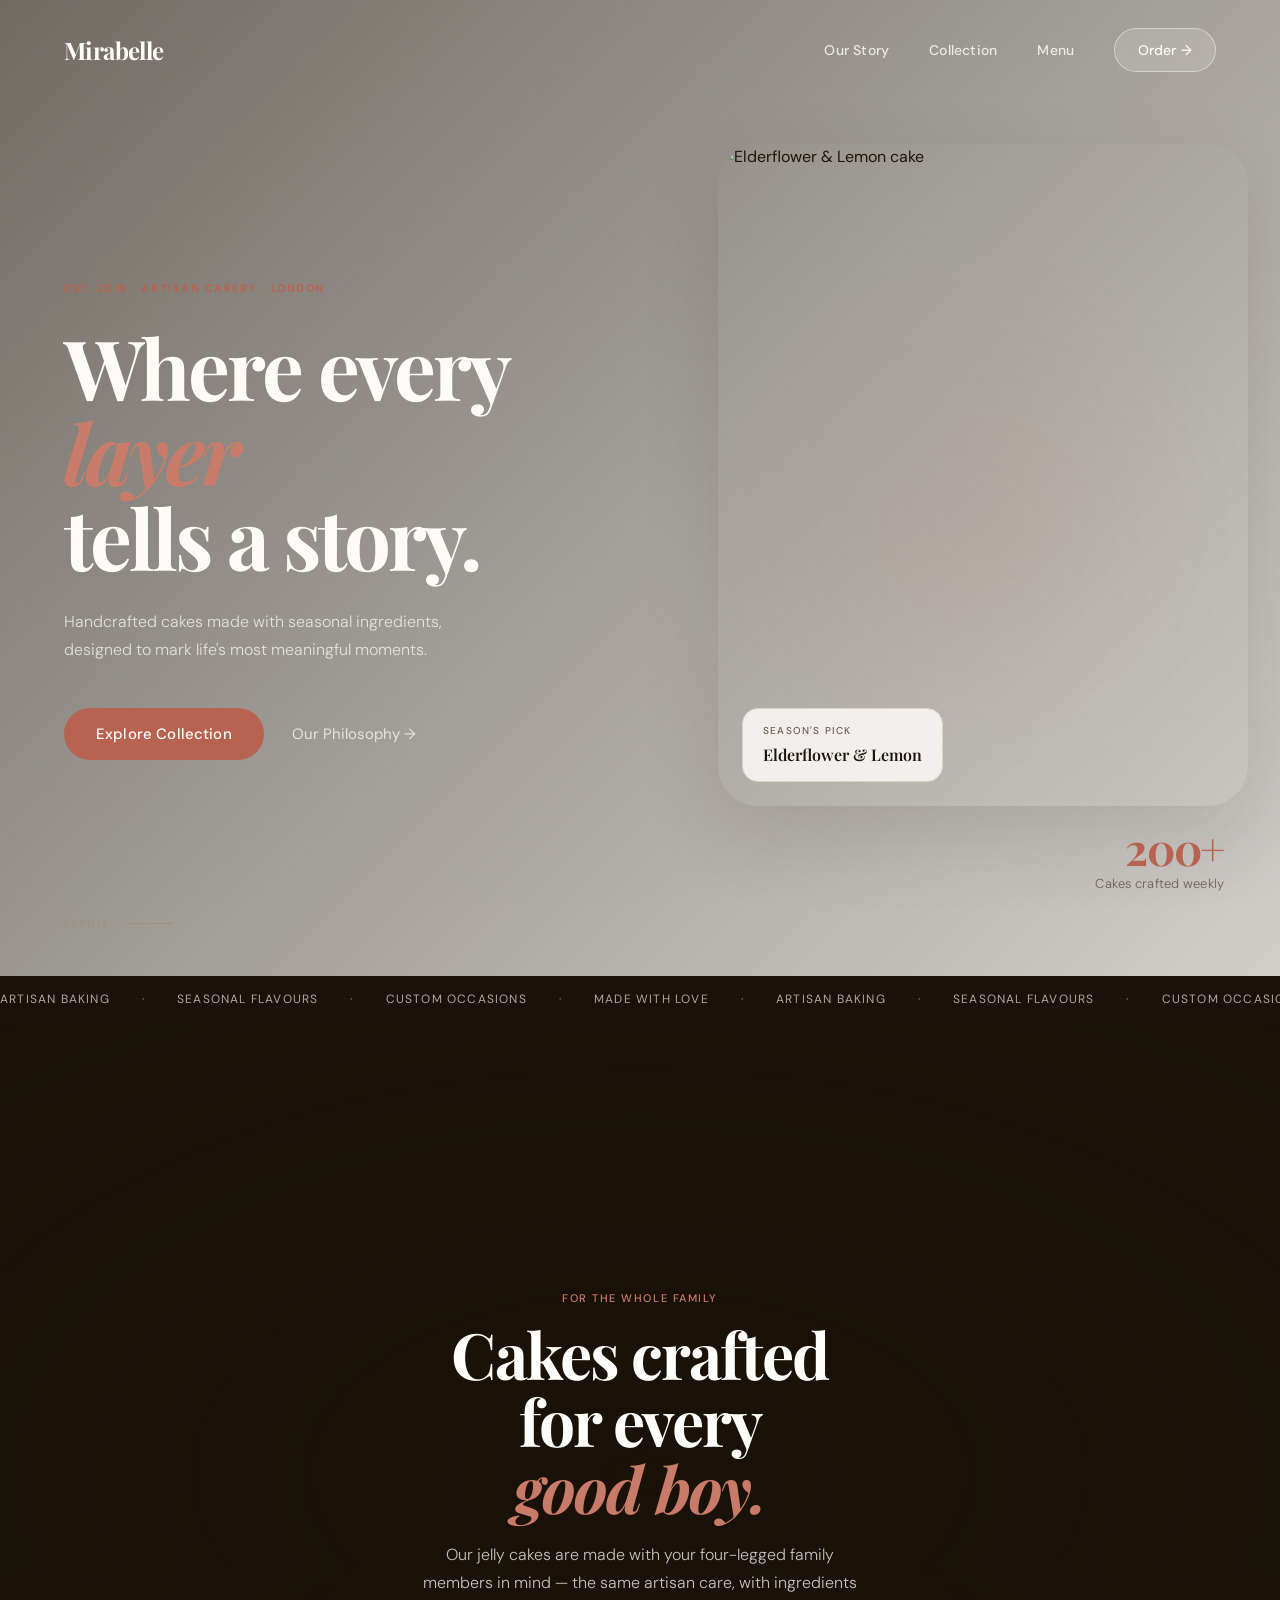
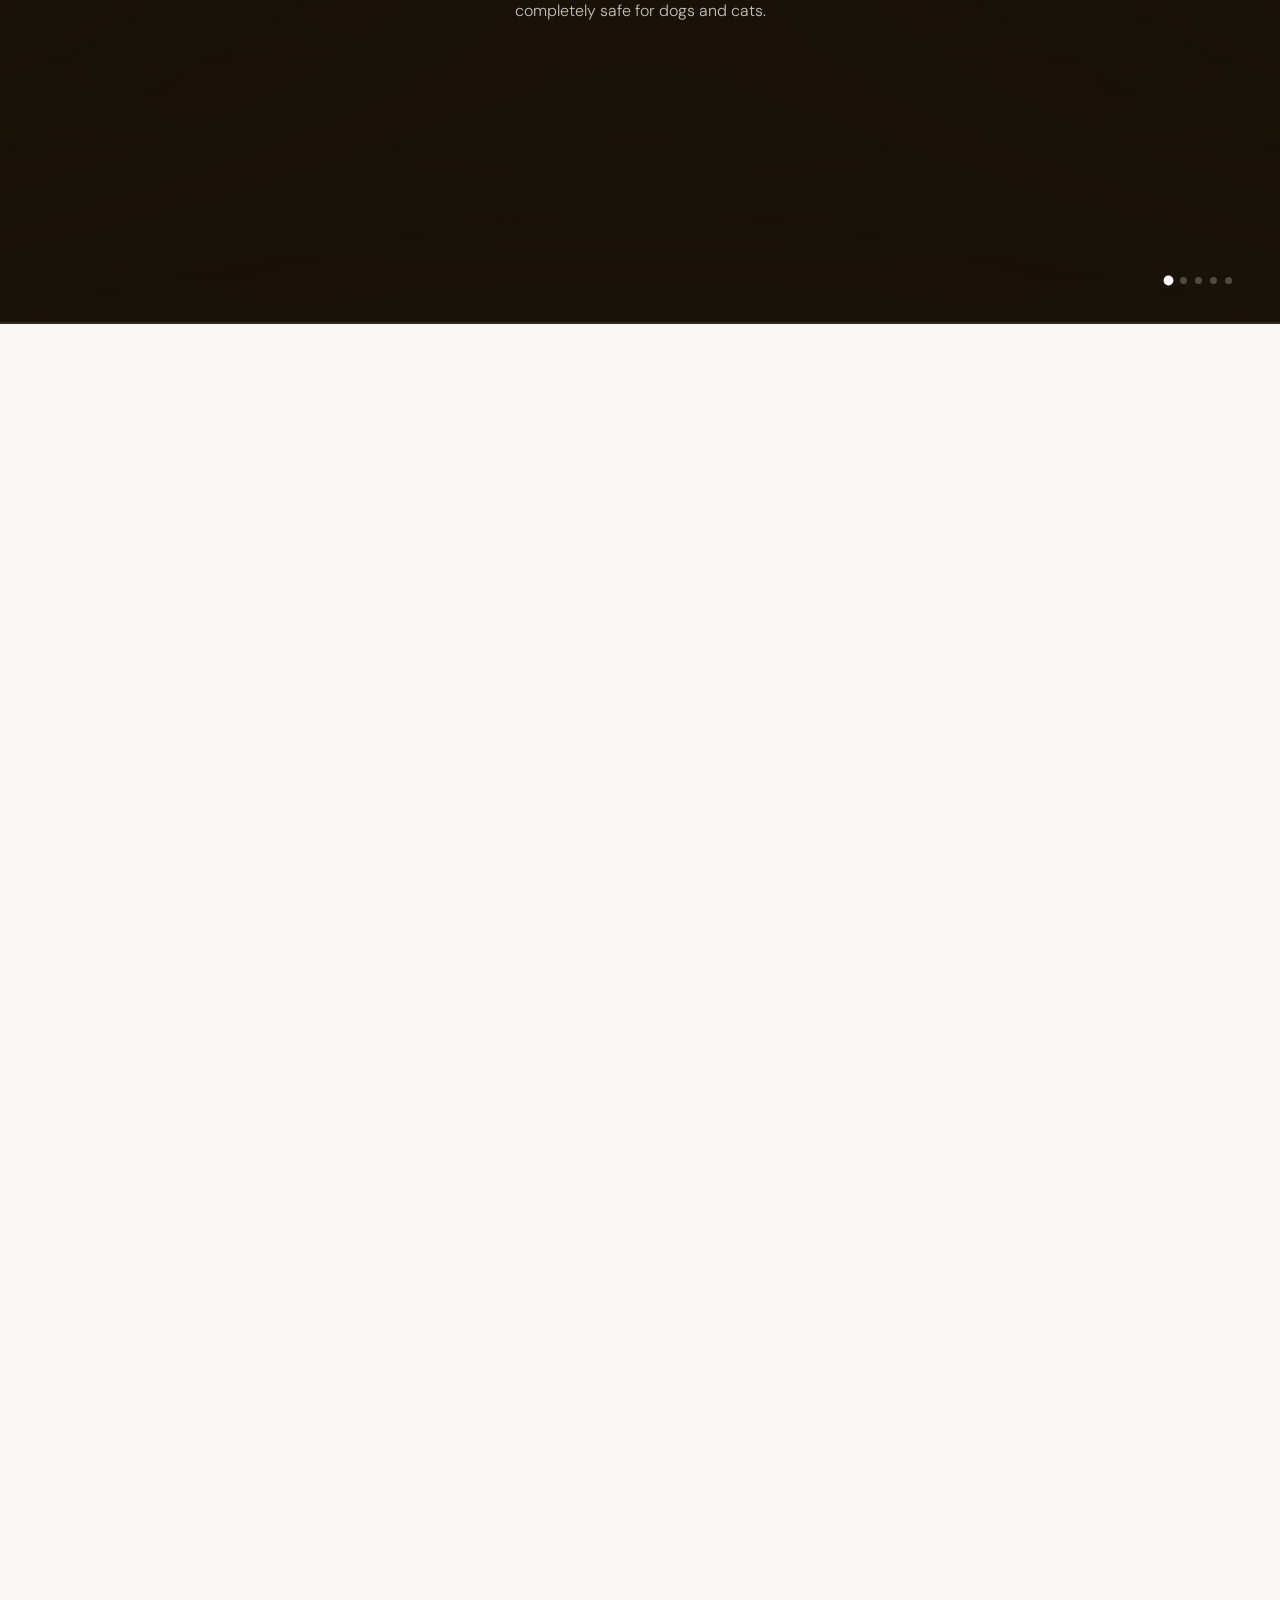
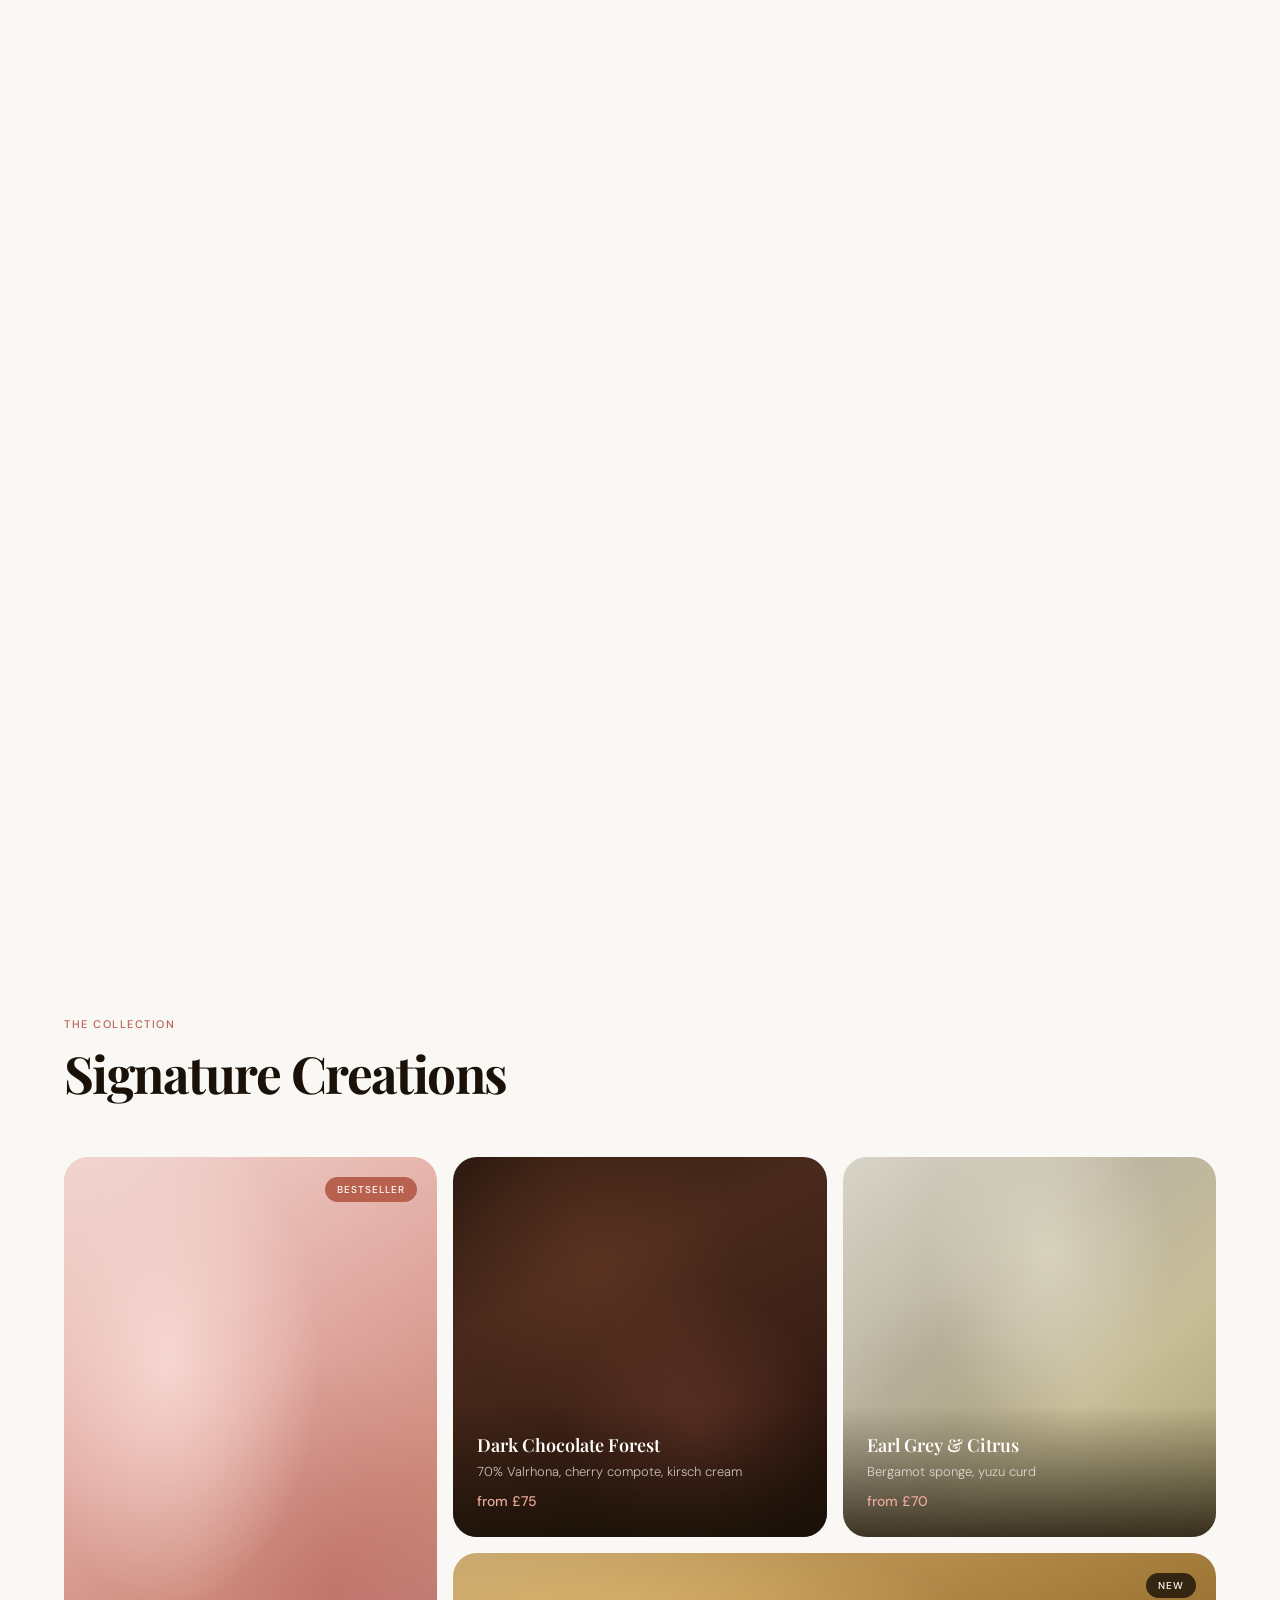
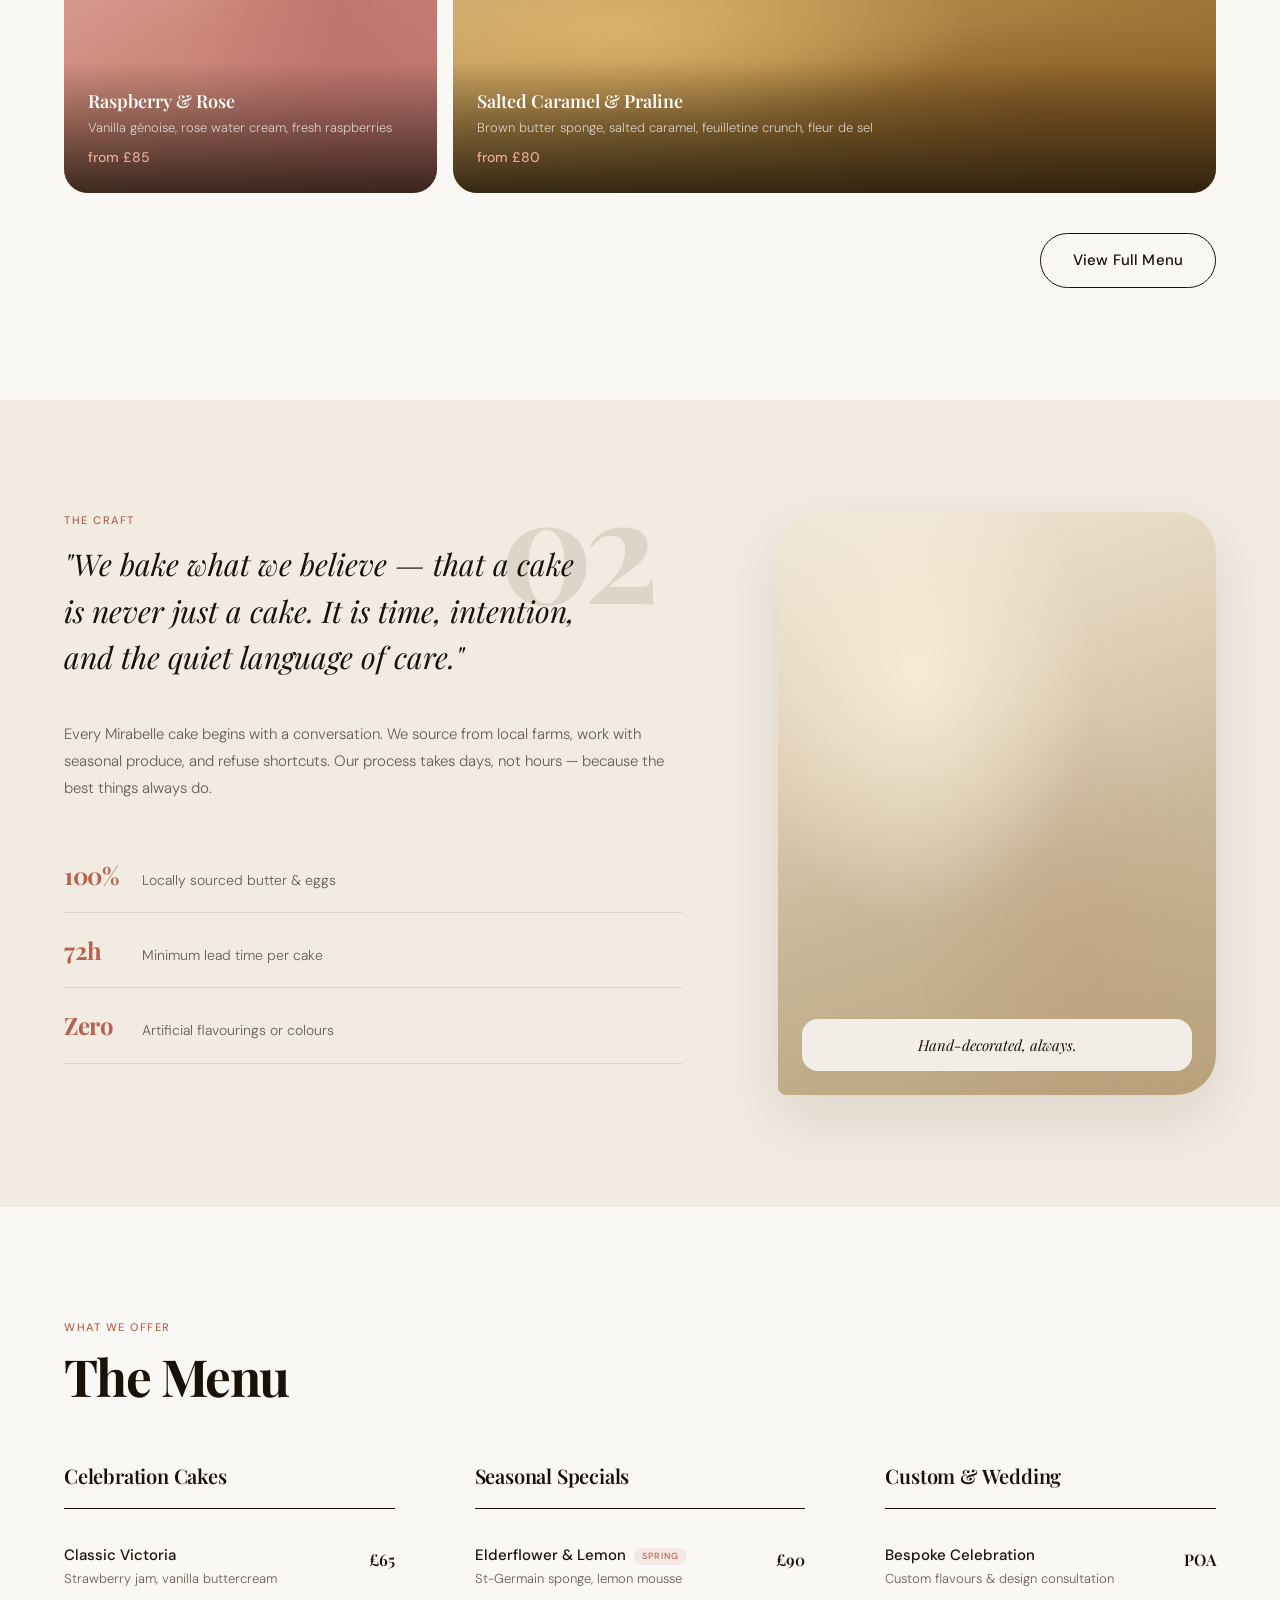
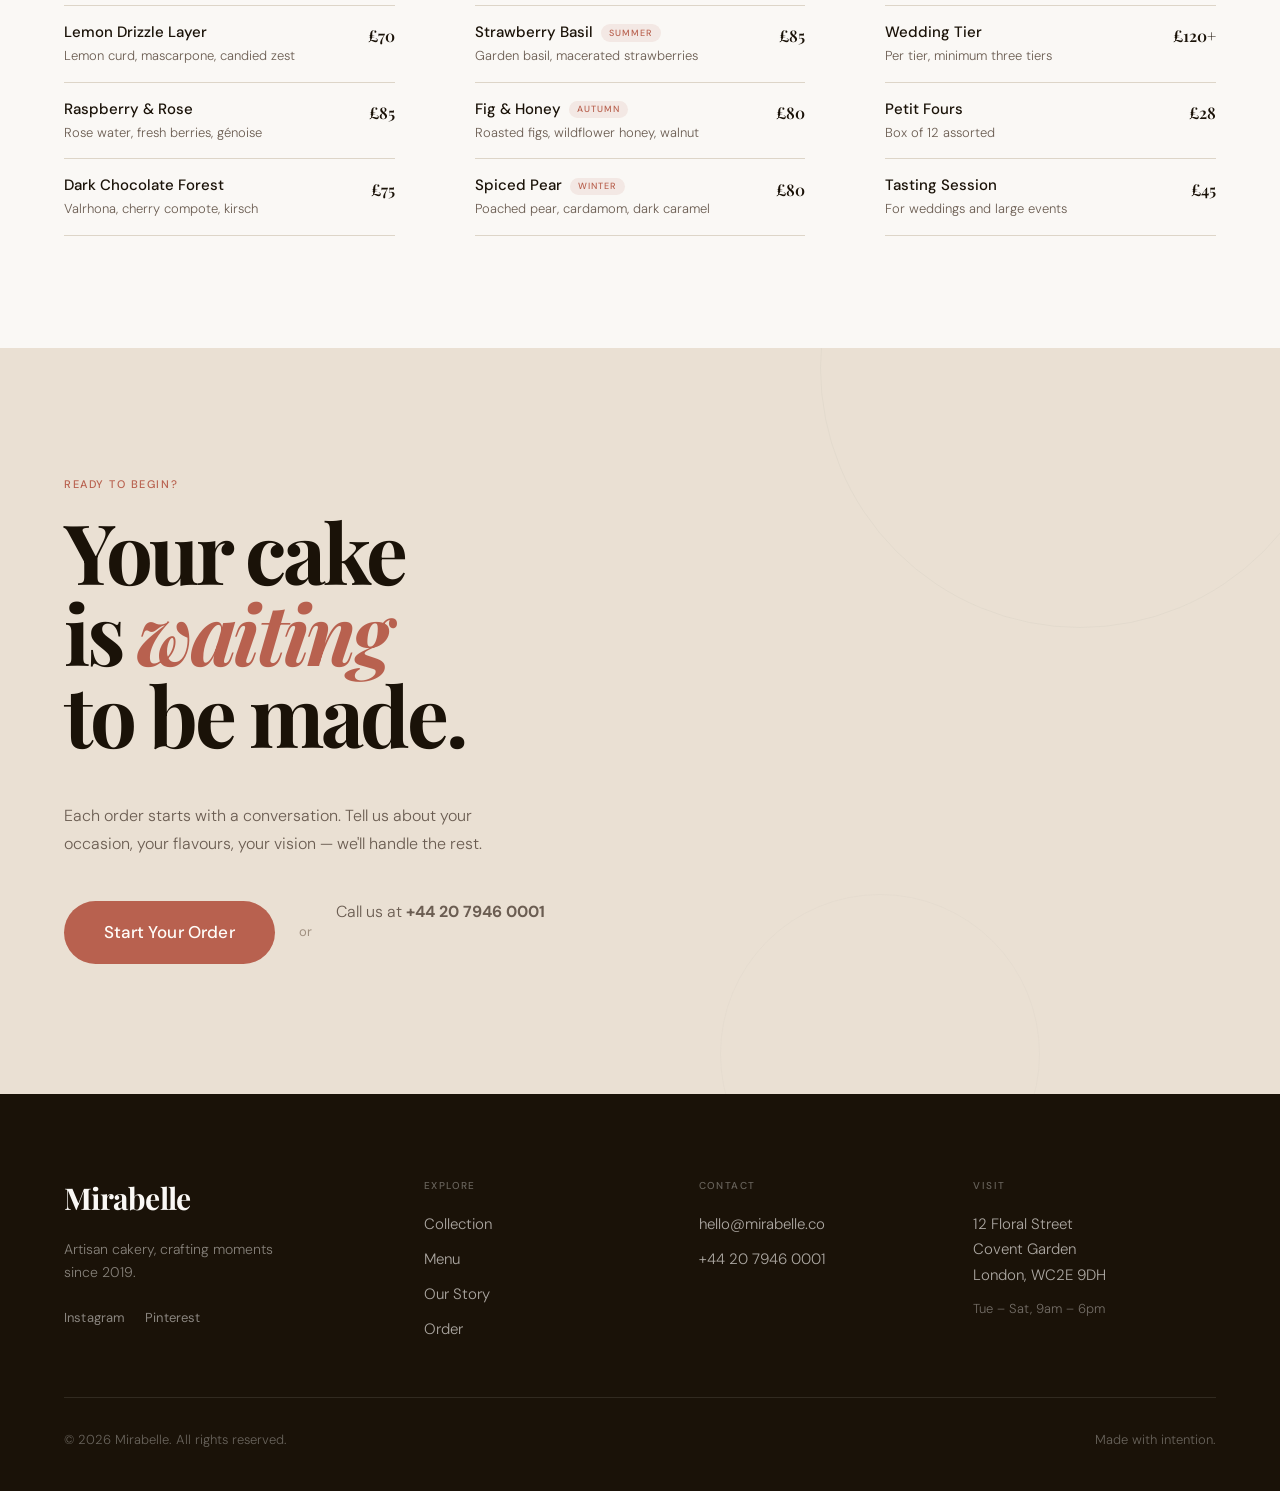
==== index.html @ 2bd76d6f "Initial commit — Mirabelle artisan cakery website Premium cake shop site with taste-skill design sys" ====
<!DOCTYPE html>
<html lang="en">
<head>
  <meta charset="UTF-8">
  <meta name="viewport" content="width=device-width, initial-scale=1.0">
  <title>Mirabelle — Artisan Cakery</title>
  <link rel="preconnect" href="https://fonts.googleapis.com">
  <link rel="preconnect" href="https://fonts.gstatic.com" crossorigin>
  <link href="https://fonts.googleapis.com/css2?family=Playfair+Display:ital,wght@0,400;0,500;0,700;1,400;1,600&family=DM+Sans:ital,opsz,wght@0,9..40,300;0,9..40,400;0,9..40,500;1,9..40,300&display=swap" rel="stylesheet">
  <link rel="stylesheet" href="styles.css">
</head>
<body>

  <!-- Grain texture overlay -->
  <div class="grain-overlay" aria-hidden="true"></div>

  <!-- ── Navigation ── -->
  <nav class="nav" id="nav">
    <a href="#home" class="nav-logo">Mirabelle</a>
    <ul class="nav-links">
      <li><a href="#about">Our Story</a></li>
      <li><a href="#collection">Collection</a></li>
      <li><a href="#menu">Menu</a></li>
      <li><a href="#order" class="nav-cta magnetic-btn">Order <span aria-hidden="true">→</span></a></li>
    </ul>
  </nav>

  <!-- ── Hero ── -->
  <section class="hero" id="home">
    <video class="hero-bg-video" autoplay muted loop playsinline aria-hidden="true">
      <source src="interior-cake.mp4" type="video/mp4">
    </video>
    <div class="hero-bg-overlay" aria-hidden="true"></div>
    <div class="hero-content">
      <div class="hero-left">
        <span class="hero-eyebrow reveal">Est. 2019 · Artisan Cakery · London</span>
        <h1 class="hero-heading reveal">
          Where every<br>
          <em>layer</em><br>
          tells a story.
        </h1>
        <p class="hero-body reveal">
          Handcrafted cakes made with seasonal ingredients,<br>
          designed to mark life's most meaningful moments.
        </p>
        <div class="hero-actions reveal">
          <a href="#collection" class="btn-primary magnetic-btn">Explore Collection</a>
          <a href="#about" class="btn-ghost">Our Philosophy →</a>
        </div>
      </div>
      <div class="hero-right">
        <div class="hero-bg-circle" aria-hidden="true"></div>
        <div class="hero-cake-frame">
          <img src="lemon.jpeg" alt="Elderflower & Lemon cake" class="hero-cake-img">
          <div class="hero-badge reveal-up">
            <span class="badge-label">Season's Pick</span>
            <span class="badge-name">Elderflower &amp; Lemon</span>
          </div>
        </div>
        <div class="hero-stat reveal-up">
          <span class="stat-number">200+</span>
          <span class="stat-label">Cakes crafted weekly</span>
        </div>
      </div>
    </div>
    <div class="hero-scroll-indicator" aria-hidden="true">
      <span>Scroll</span>
      <div class="scroll-line"></div>
    </div>
  </section>

  <!-- ── Marquee ── -->
  <div class="marquee-section" aria-hidden="true">
    <div class="marquee-track">
      <span>Artisan Baking</span><span class="marquee-sep">·</span>
      <span>Seasonal Flavours</span><span class="marquee-sep">·</span>
      <span>Custom Occasions</span><span class="marquee-sep">·</span>
      <span>Made With Love</span><span class="marquee-sep">·</span>
      <span>Artisan Baking</span><span class="marquee-sep">·</span>
      <span>Seasonal Flavours</span><span class="marquee-sep">·</span>
      <span>Custom Occasions</span><span class="marquee-sep">·</span>
      <span>Made With Love</span><span class="marquee-sep">·</span>
    </div>
  </div>

  <!-- ── Pet-Friendly Scroll Scrubber ── -->
  <section class="pets-scroll" id="pets">
    <div class="pets-sticky">

      <video class="pets-video" id="petsVideo" muted playsinline preload="auto">
        <source src="eren-licking.mp4" type="video/mp4">
      </video>

      <!-- Dark gradient so text is readable -->
      <div class="pets-video-overlay" aria-hidden="true"></div>

      <!-- Text overlaid on video -->
      <div class="pets-overlay-panels">

        <div class="pets-panel active" data-panel="0">
          <span class="section-label">For the Whole Family</span>
          <h2 class="pets-heading">
            Cakes crafted<br>
            for every<br>
            <em>good boy.</em>
          </h2>
          <p class="pets-body">
            Our jelly cakes are made with your four-legged family members in mind — the same artisan care, with ingredients completely safe for dogs and cats.
          </p>
        </div>

        <div class="pets-panel" data-panel="1">
          <span class="section-label">Nothing to Hide</span>
          <h2 class="pets-heading">
            Zero sugar.<br>
            Zero <em>xylitol.</em><br>
            Zero worry.
          </h2>
          <p class="pets-body">
            No chocolate, no grapes, no artificial sweeteners. Just natural gelatin, pet-safe fruit, and wholesome broth bases — reviewed by veterinary nutritionists.
          </p>
        </div>

        <div class="pets-panel" data-panel="2">
          <span class="section-label">Joint &amp; Coat Health</span>
          <h2 class="pets-heading">
            Natural gelatin.<br>
            <em>Naturally</em><br>
            good for them.
          </h2>
          <p class="pets-body">
            Gelatin is pure collagen — the same protein that supports healthy joints, flexible cartilage, and a shiny coat. Every slice works a little harder than it looks.
          </p>
        </div>

        <div class="pets-panel" data-panel="3">
          <span class="section-label">Light &amp; Balanced</span>
          <h2 class="pets-heading">
            All the joy.<br>
            <em>None</em> of<br>
            the guilt.
          </h2>
          <p class="pets-body">
            Without refined sugar or fat-heavy cream, our pet jelly cakes are low in calories — so you can celebrate freely without worrying about their waistline.
          </p>
        </div>

        <div class="pets-panel" data-panel="4">
          <span class="section-label">Their Moment Too</span>
          <h2 class="pets-heading">
            Every birthday<br>
            <em>deserves</em><br>
            a celebration.
          </h2>
          <p class="pets-body">
            Custom shapes, flavours they love, designed to match their personality. Order alongside your own cake — because no one should be left out of the party.
          </p>
          <a href="#order" class="btn-primary pets-cta magnetic-btn">Order a Pet Cake</a>
        </div>

      </div>

      <!-- Progress & dots -->
      <div class="pets-progress-track" aria-hidden="true">
        <div class="pets-progress-fill" id="petsProgressFill"></div>
      </div>
      <div class="pets-dots" aria-hidden="true">
        <span class="pets-dot active" data-dot="0"></span>
        <span class="pets-dot" data-dot="1"></span>
        <span class="pets-dot" data-dot="2"></span>
        <span class="pets-dot" data-dot="3"></span>
        <span class="pets-dot" data-dot="4"></span>
      </div>

    </div>
  </section>

  <!-- ── Signature Collection (Bento Grid) ── -->
  <section class="collection" id="collection">
    <div class="section-header">
      <span class="section-label reveal">The Collection</span>
      <h2 class="section-title reveal">Signature Creations</h2>
    </div>
    <div class="bento-grid">

      <div class="bento-card bento-large reveal">
        <div class="cake-visual cake-1"></div>
        <div class="cake-info">
          <h3>Raspberry &amp; Rose</h3>
          <p>Vanilla génoise, rose water cream, fresh raspberries</p>
          <span class="price">from £85</span>
        </div>
        <span class="cake-tag">Bestseller</span>
      </div>

      <div class="bento-card bento-top-mid reveal-up">
        <div class="cake-visual cake-2"></div>
        <div class="cake-info">
          <h3>Dark Chocolate Forest</h3>
          <p>70% Valrhona, cherry compote, kirsch cream</p>
          <span class="price">from £75</span>
        </div>
      </div>

      <div class="bento-card bento-top-right reveal-up">
        <div class="cake-visual cake-3"></div>
        <div class="cake-info">
          <h3>Earl Grey &amp; Citrus</h3>
          <p>Bergamot sponge, yuzu curd</p>
          <span class="price">from £70</span>
        </div>
      </div>

      <div class="bento-card bento-bottom-wide reveal">
        <div class="cake-visual cake-4"></div>
        <div class="cake-info">
          <h3>Salted Caramel &amp; Praline</h3>
          <p>Brown butter sponge, salted caramel, feuilletine crunch, fleur de sel</p>
          <span class="price">from £80</span>
        </div>
        <span class="cake-tag cake-tag--new">New</span>
      </div>

    </div>
    <div class="collection-footer reveal">
      <a href="#menu" class="btn-outline magnetic-btn">View Full Menu</a>
    </div>
  </section>

  <!-- ── Craft / About ── -->
  <section class="craft" id="about">
    <div class="craft-inner">
      <div class="craft-left">
        <div class="craft-number" aria-hidden="true">02</div>
        <span class="section-label reveal">The Craft</span>
        <blockquote class="craft-quote reveal">
          "We bake what we believe — that a cake is never just a cake. It is time, intention, and the quiet language of care."
        </blockquote>
        <div class="craft-details reveal-up">
          <p>Every Mirabelle cake begins with a conversation. We source from local farms, work with seasonal produce, and refuse shortcuts. Our process takes days, not hours — because the best things always do.</p>
          <div class="craft-values">
            <div class="value-item">
              <span class="value-num">100%</span>
              <span class="value-desc">Locally sourced butter &amp; eggs</span>
            </div>
            <div class="value-item">
              <span class="value-num">72h</span>
              <span class="value-desc">Minimum lead time per cake</span>
            </div>
            <div class="value-item">
              <span class="value-num">Zero</span>
              <span class="value-desc">Artificial flavourings or colours</span>
            </div>
          </div>
        </div>
      </div>
      <div class="craft-right">
        <div class="craft-image reveal-right">
          <div class="cake-visual cake-craft"></div>
          <div class="craft-image-caption">Hand-decorated, always.</div>
        </div>
      </div>
    </div>
  </section>

  <!-- ── Menu ── -->
  <section class="menu" id="menu">
    <div class="menu-inner">
      <div class="menu-header">
        <span class="section-label reveal">What We Offer</span>
        <h2 class="section-title reveal">The Menu</h2>
      </div>
      <div class="menu-grid">

        <div class="menu-category reveal">
          <h3 class="category-title">Celebration Cakes</h3>
          <ul class="menu-list">
            <li class="menu-item">
              <div>
                <span class="item-name">Classic Victoria</span>
                <span class="item-desc">Strawberry jam, vanilla buttercream</span>
              </div>
              <span class="item-price">£65</span>
            </li>
            <li class="menu-item">
              <div>
                <span class="item-name">Lemon Drizzle Layer</span>
                <span class="item-desc">Lemon curd, mascarpone, candied zest</span>
              </div>
              <span class="item-price">£70</span>
            </li>
            <li class="menu-item">
              <div>
                <span class="item-name">Raspberry &amp; Rose</span>
                <span class="item-desc">Rose water, fresh berries, génoise</span>
              </div>
              <span class="item-price">£85</span>
            </li>
            <li class="menu-item">
              <div>
                <span class="item-name">Dark Chocolate Forest</span>
                <span class="item-desc">Valrhona, cherry compote, kirsch</span>
              </div>
              <span class="item-price">£75</span>
            </li>
          </ul>
        </div>

        <div class="menu-category reveal-up">
          <h3 class="category-title">Seasonal Specials</h3>
          <ul class="menu-list">
            <li class="menu-item">
              <div>
                <span class="item-name">Elderflower &amp; Lemon <span class="item-season">Spring</span></span>
                <span class="item-desc">St-Germain sponge, lemon mousse</span>
              </div>
              <span class="item-price">£90</span>
            </li>
            <li class="menu-item">
              <div>
                <span class="item-name">Strawberry Basil <span class="item-season">Summer</span></span>
                <span class="item-desc">Garden basil, macerated strawberries</span>
              </div>
              <span class="item-price">£85</span>
            </li>
            <li class="menu-item">
              <div>
                <span class="item-name">Fig &amp; Honey <span class="item-season">Autumn</span></span>
                <span class="item-desc">Roasted figs, wildflower honey, walnut</span>
              </div>
              <span class="item-price">£80</span>
            </li>
            <li class="menu-item">
              <div>
                <span class="item-name">Spiced Pear <span class="item-season">Winter</span></span>
                <span class="item-desc">Poached pear, cardamom, dark caramel</span>
              </div>
              <span class="item-price">£80</span>
            </li>
          </ul>
        </div>

        <div class="menu-category reveal">
          <h3 class="category-title">Custom &amp; Wedding</h3>
          <ul class="menu-list">
            <li class="menu-item">
              <div>
                <span class="item-name">Bespoke Celebration</span>
                <span class="item-desc">Custom flavours &amp; design consultation</span>
              </div>
              <span class="item-price">POA</span>
            </li>
            <li class="menu-item">
              <div>
                <span class="item-name">Wedding Tier</span>
                <span class="item-desc">Per tier, minimum three tiers</span>
              </div>
              <span class="item-price">£120+</span>
            </li>
            <li class="menu-item">
              <div>
                <span class="item-name">Petit Fours</span>
                <span class="item-desc">Box of 12 assorted</span>
              </div>
              <span class="item-price">£28</span>
            </li>
            <li class="menu-item">
              <div>
                <span class="item-name">Tasting Session</span>
                <span class="item-desc">For weddings and large events</span>
              </div>
              <span class="item-price">£45</span>
            </li>
          </ul>
        </div>

      </div>
    </div>
  </section>

  <!-- ── Order CTA ── -->
  <section class="order-cta" id="order">
    <div class="cta-decoration" aria-hidden="true">
      <div class="deco-ring deco-ring-1"></div>
      <div class="deco-ring deco-ring-2"></div>
    </div>
    <div class="cta-inner">
      <span class="section-label reveal">Ready to Begin?</span>
      <h2 class="cta-heading reveal">
        Your cake<br>
        is <em>waiting</em><br>
        to be made.
      </h2>
      <div class="cta-body reveal-up">
        <p>Each order starts with a conversation. Tell us about your occasion, your flavours, your vision — we'll handle the rest.</p>
        <div class="cta-actions">
          <a href="mailto:hello@mirabelle.co" class="btn-primary btn-large magnetic-btn">Start Your Order</a>
          <span class="cta-divider">or</span>
          <p class="cta-phone">Call us at <strong>+44 20 7946 0001</strong></p>
        </div>
      </div>
    </div>
  </section>

  <!-- ── Footer ── -->
  <footer class="footer">
    <div class="footer-inner">
      <div class="footer-brand">
        <span class="footer-logo">Mirabelle</span>
        <p>Artisan cakery, crafting moments<br>since 2019.</p>
        <div class="footer-social">
          <a href="#" class="social-link">Instagram</a>
          <a href="#" class="social-link">Pinterest</a>
        </div>
      </div>
      <div class="footer-links">
        <div class="footer-col">
          <span class="footer-col-title">Explore</span>
          <a href="#collection">Collection</a>
          <a href="#menu">Menu</a>
          <a href="#about">Our Story</a>
          <a href="#order">Order</a>
        </div>
        <div class="footer-col">
          <span class="footer-col-title">Contact</span>
          <a href="mailto:hello@mirabelle.co">hello@mirabelle.co</a>
          <a href="tel:+442079460001">+44 20 7946 0001</a>
        </div>
        <div class="footer-col">
          <span class="footer-col-title">Visit</span>
          <address>
            12 Floral Street<br>
            Covent Garden<br>
            London, WC2E 9DH
          </address>
          <span class="footer-hours">Tue – Sat, 9am – 6pm</span>
        </div>
      </div>
    </div>
    <div class="footer-bottom">
      <span>© 2026 Mirabelle. All rights reserved.</span>
      <span>Made with intention.</span>
    </div>
  </footer>

  <script src="script.js"></script>
</body>
</html>
---- styles.css ----
/* ============================================================
   Mirabelle — Artisan Cakery
   Design System · taste-skill applied
   DESIGN_VARIANCE: 8 · MOTION_INTENSITY: 6 · VISUAL_DENSITY: 4
   ============================================================ */

*, *::before, *::after {
  box-sizing: border-box;
  margin: 0;
  padding: 0;
}

:root {
  /* Palette — warm ivory base, deep brown text, dusty terracotta accent */
  --bg:           #FAF8F5;
  --bg-2:         #F2EBE1;
  --bg-3:         #EAE0D3;
  --text:         #1A1208;
  --text-muted:   #6B5D52;
  --text-light:   #A09080;
  --accent:       #B8614F;   /* terracotta — saturation ~45%, not oversaturated */
  --accent-warm:  #C97B69;
  --border:       #DDD5C8;
  --surface:      #FFFDF9;

  /* Typography — Playfair Display serif + DM Sans sans */
  --font-serif: 'Playfair Display', Georgia, serif;
  --font-sans:  'DM Sans', system-ui, -apple-system, sans-serif;

  /* Radii */
  --r-sm:    8px;
  --r-md:   16px;
  --r-lg:   24px;
  --r-xl:   40px;
  --r-full: 999px;

  /* Transitions */
  --ease-out: cubic-bezier(0.22, 1, 0.36, 1);
  --ease-spring: cubic-bezier(0.34, 1.56, 0.64, 1);
}

html {
  scroll-behavior: smooth;
  font-size: 16px;
}

body {
  background-color: var(--bg);
  color: var(--text);
  font-family: var(--font-sans);
  line-height: 1.6;
  overflow-x: hidden;
  -webkit-font-smoothing: antialiased;
  -moz-osx-font-smoothing: grayscale;
}

/* ── Grain Overlay (fixed, non-interactive) ── */
.grain-overlay {
  position: fixed;
  inset: 0;
  pointer-events: none;
  z-index: 900;
  opacity: 0.04;
  background-image: url("data:image/svg+xml,%3Csvg xmlns='http://www.w3.org/2000/svg' width='300' height='300'%3E%3Cfilter id='n'%3E%3CfeTurbulence type='fractalNoise' baseFrequency='0.75' numOctaves='4' stitchTiles='stitch'/%3E%3C/filter%3E%3Crect width='300' height='300' filter='url(%23n)'/%3E%3C/svg%3E");
  background-size: 200px 200px;
}

/* ============================================================
   Navigation
   ============================================================ */

.nav {
  position: fixed;
  top: 0;
  left: 0;
  right: 0;
  z-index: 100;
  display: flex;
  align-items: center;
  justify-content: space-between;
  padding: 1.75rem 4rem;
  transition: background-color 0.4s var(--ease-out),
              border-color 0.4s var(--ease-out),
              backdrop-filter 0.4s var(--ease-out),
              opacity 0.5s var(--ease-out),
              transform 0.5s var(--ease-out);
  border-bottom: 1px solid transparent;
}

.nav.nav-hidden {
  opacity: 0;
  transform: translateY(-100%);
  pointer-events: none;
}

.nav.scrolled {
  background-color: rgba(250, 248, 245, 0.85);
  backdrop-filter: blur(16px);
  -webkit-backdrop-filter: blur(16px);
  border-color: var(--border);
}

.nav-logo {
  font-family: var(--font-serif);
  font-size: 1.5rem;
  font-weight: 700;
  letter-spacing: -0.025em;
  color: var(--surface);
  text-decoration: none;
  transition: color 0.4s var(--ease-out);
}

.nav.scrolled .nav-logo {
  color: var(--text);
}

.nav-links {
  display: flex;
  align-items: center;
  gap: 2.5rem;
  list-style: none;
}

.nav-links a {
  color: rgba(255, 253, 249, 0.82);
  text-decoration: none;
  font-size: 0.875rem;
  font-weight: 500;
  letter-spacing: 0.015em;
  transition: color 0.2s ease;
}

.nav-links a:hover {
  color: var(--surface);
}

/* When scrolled over light sections — restore dark colours */
.nav.scrolled .nav-links a {
  color: var(--text-muted);
  font-weight: 400;
}

.nav.scrolled .nav-links a:hover {
  color: var(--text);
}

.nav-cta {
  background-color: rgba(255, 253, 249, 0.15) !important;
  color: var(--surface) !important;
  border: 1px solid rgba(255, 253, 249, 0.45) !important;
  padding: 0.6rem 1.4rem !important;
  border-radius: var(--r-full) !important;
  font-weight: 500 !important;
  display: inline-flex !important;
  align-items: center !important;
  gap: 0.3rem !important;
  transition: background-color 0.2s ease, border-color 0.2s ease !important;
  backdrop-filter: blur(6px) !important;
}

.nav-cta:hover {
  background-color: var(--accent) !important;
  border-color: var(--accent) !important;
}

.nav.scrolled .nav-cta {
  background-color: var(--text) !important;
  border-color: transparent !important;
  backdrop-filter: none !important;
}

.nav.scrolled .nav-cta:hover {
  background-color: var(--accent) !important;
}

/* ============================================================
   Hero
   ============================================================ */

.hero {
  min-height: 100dvh;
  display: flex;
  flex-direction: column;
  justify-content: center;
  padding: 9rem 4rem 5rem;
  position: relative;
  overflow: hidden;
}

.hero-content {
  display: grid;
  grid-template-columns: 54% 46%;
  gap: 2rem;
  align-items: center;
  max-width: 1440px;
  margin: 0 auto;
  width: 100%;
  position: relative;
  z-index: 2;
}

/* Left column */
.hero-left {
  display: flex;
  flex-direction: column;
}

.hero-eyebrow {
  font-size: 0.6875rem;
  font-weight: 700;
  letter-spacing: 0.14em;
  text-transform: uppercase;
  color: var(--accent);
  margin-bottom: 1.75rem;
}

.hero-heading {
  font-family: var(--font-serif);
  font-size: clamp(3.75rem, 6.5vw, 6.5rem);
  font-weight: 700;
  line-height: 1.02;
  letter-spacing: -0.035em;
  color: var(--surface);
  margin-bottom: 1.75rem;
}

.hero-heading em {
  font-style: italic;
  color: var(--accent-warm);
}

.hero-body {
  font-size: 1rem;
  font-weight: 300;
  color: rgba(255, 253, 249, 0.75);
  line-height: 1.75;
  max-width: 400px;
  margin-bottom: 2.75rem;
}

.hero-actions {
  display: flex;
  align-items: center;
  gap: 1.75rem;
}

/* Right column */
.hero-right {
  position: relative;
  display: flex;
  flex-direction: column;
  gap: 1.25rem;
}

.hero-bg-circle {
  position: absolute;
  width: 560px;
  height: 560px;
  border-radius: 50%;
  background: radial-gradient(circle, rgba(184, 97, 79, 0.07) 0%, transparent 70%);
  top: 50%;
  left: 50%;
  transform: translate(-50%, -50%);
  pointer-events: none;
}

.hero-cake-frame {
  width: 100%;
  aspect-ratio: 4 / 5;
  border-radius: var(--r-xl);
  overflow: hidden;
  position: relative;
  box-shadow: 0 32px 80px rgba(26, 18, 8, 0.12);
}

.hero-badge {
  position: absolute;
  bottom: 1.5rem;
  left: 1.5rem;
  background-color: rgba(250, 248, 245, 0.9);
  backdrop-filter: blur(10px);
  -webkit-backdrop-filter: blur(10px);
  border: 1px solid var(--border);
  border-radius: var(--r-md);
  padding: 0.875rem 1.25rem;
}

.badge-label {
  display: block;
  font-size: 0.625rem;
  font-weight: 500;
  letter-spacing: 0.12em;
  text-transform: uppercase;
  color: var(--text-muted);
  margin-bottom: 0.2rem;
}

.badge-name {
  display: block;
  font-family: var(--font-serif);
  font-size: 1rem;
  font-weight: 600;
  color: var(--text);
}

.hero-stat {
  align-self: flex-end;
  text-align: right;
  padding-right: 1.5rem;
}

.stat-number {
  display: block;
  font-family: var(--font-serif);
  font-size: 2.75rem;
  font-weight: 700;
  color: var(--accent);
  line-height: 1;
  letter-spacing: -0.03em;
}

.stat-label {
  font-size: 0.8125rem;
  font-weight: 300;
  color: var(--text-muted);
  letter-spacing: 0.01em;
}

/* Scroll indicator */
.hero-scroll-indicator {
  position: absolute;
  bottom: 2.75rem;
  left: 4rem;
  display: flex;
  align-items: center;
  gap: 1rem;
  z-index: 2;
}

.hero-scroll-indicator span {
  font-size: 0.625rem;
  font-weight: 500;
  letter-spacing: 0.14em;
  text-transform: uppercase;
  color: var(--text-light);
}

.scroll-line {
  width: 48px;
  height: 1px;
  background-color: var(--text-light);
  transform-origin: left center;
  animation: scroll-pulse 2.2s ease-in-out infinite;
}

@keyframes scroll-pulse {
  0%, 100% { transform: scaleX(1);   opacity: 1; }
  50%       { transform: scaleX(0.25); opacity: 0.25; }
}

/* ============================================================
   Cake Visuals — abstract painterly gradients
   ============================================================ */

.cake-visual {
  width: 100%;
  height: 100%;
  position: relative;
}

/* Hero cake frame image */
.hero-cake-img {
  position: absolute;
  inset: 0;
  width: 100%;
  height: 100%;
  object-fit: cover;
  object-position: center;
}

/* Hero cake — warm ivory to caramel */
.cake-hero {
  background:
    radial-gradient(ellipse at 35% 30%, rgba(255, 240, 215, 0.8) 0%, transparent 45%),
    radial-gradient(ellipse at 70% 70%, rgba(184, 97, 79, 0.18) 0%, transparent 40%),
    linear-gradient(160deg, #E8D5C4 0%, #D4B896 35%, #C9A880 65%, #B8906A 100%);
}

/* Full-screen hero video background */
.hero-bg-video {
  position: absolute;
  inset: 0;
  width: 100%;
  height: 100%;
  object-fit: cover;
  object-position: center;
  z-index: 0;
}

/* Dark overlay so text stays readable */
.hero-bg-overlay {
  position: absolute;
  inset: 0;
  background: linear-gradient(
    135deg,
    rgba(26, 18, 8, 0.62) 0%,
    rgba(26, 18, 8, 0.35) 60%,
    rgba(26, 18, 8, 0.18) 100%
  );
  z-index: 1;
}

/* Raspberry & Rose — blush pink */
.cake-1 {
  background:
    radial-gradient(ellipse at 28% 32%, rgba(255, 230, 225, 0.7) 0%, transparent 40%),
    radial-gradient(ellipse at 72% 68%, rgba(160, 60, 70, 0.2) 0%, transparent 38%),
    linear-gradient(148deg, #F2D5D0 0%, #E0A8A0 38%, #CC8878 65%, #B87070 100%);
  height: 100%;
}

/* Dark Chocolate Forest — deep brown */
.cake-2 {
  background:
    radial-gradient(ellipse at 38% 28%, rgba(100, 55, 35, 0.6) 0%, transparent 45%),
    radial-gradient(ellipse at 65% 72%, rgba(184, 97, 79, 0.25) 0%, transparent 38%),
    linear-gradient(155deg, #2E1A10 0%, #4A2A1C 32%, #3C2016 62%, #1E0E08 100%);
  height: 100%;
}

/* Earl Grey & Citrus — muted slate sage */
.cake-3 {
  background:
    radial-gradient(ellipse at 55% 25%, rgba(230, 225, 205, 0.65) 0%, transparent 42%),
    radial-gradient(ellipse at 30% 70%, rgba(120, 110, 80, 0.2) 0%, transparent 35%),
    linear-gradient(138deg, #D8D4C8 0%, #BCB4A0 38%, #C8BE98 65%, #A8A072 100%);
  height: 100%;
}

/* Salted Caramel — deep amber gold */
.cake-4 {
  background:
    radial-gradient(ellipse at 22% 32%, rgba(255, 215, 130, 0.45) 0%, transparent 42%),
    radial-gradient(ellipse at 78% 65%, rgba(100, 50, 15, 0.3) 0%, transparent 40%),
    linear-gradient(158deg, #C8A870 0%, #B89050 32%, #A07838 60%, #8A6025 100%);
  height: 100%;
}

/* Craft section — warm cream plaster */
.cake-craft {
  background:
    radial-gradient(ellipse at 32% 28%, rgba(255, 245, 225, 0.7) 0%, transparent 42%),
    radial-gradient(ellipse at 68% 72%, rgba(184, 97, 79, 0.12) 0%, transparent 38%),
    linear-gradient(162deg, #F0E8D8 0%, #E0D0B8 32%, #C8B898 60%, #B8A07A 100%);
  height: 100%;
}

/* ============================================================
   Marquee
   ============================================================ */

.marquee-section {
  background-color: var(--text);
  padding: 0.9rem 0;
  overflow: hidden;
}

.marquee-track {
  display: flex;
  align-items: center;
  gap: 2rem;
  white-space: nowrap;
  width: max-content;
  animation: marquee 28s linear infinite;
}

.marquee-track span {
  font-size: 0.75rem;
  font-weight: 400;
  letter-spacing: 0.1em;
  text-transform: uppercase;
  color: rgba(250, 248, 245, 0.65);
}

.marquee-sep {
  color: var(--accent-warm) !important;
}

@keyframes marquee {
  from { transform: translateX(0); }
  to   { transform: translateX(-50%); }
}

/* ============================================================
   Shared Section Utilities
   ============================================================ */

.section-label {
  display: block;
  font-size: 0.6875rem;
  font-weight: 500;
  letter-spacing: 0.14em;
  text-transform: uppercase;
  color: var(--accent);
  margin-bottom: 0.75rem;
}

.section-title {
  font-family: var(--font-serif);
  font-size: clamp(2.25rem, 4vw, 3.75rem);
  font-weight: 700;
  letter-spacing: -0.03em;
  color: var(--text);
  line-height: 1.08;
}

/* ============================================================
   Buttons
   ============================================================ */

.btn-primary {
  display: inline-flex;
  align-items: center;
  gap: 0.5rem;
  background-color: var(--accent);
  color: var(--surface);
  padding: 0.9rem 2rem;
  border-radius: var(--r-full);
  text-decoration: none;
  font-size: 0.9375rem;
  font-weight: 500;
  letter-spacing: 0.01em;
  transition: background-color 0.2s ease, transform 0.2s ease;
}

.btn-primary:hover {
  background-color: #9E4F3E;
}

.btn-large {
  padding: 1.125rem 2.5rem !important;
  font-size: 1.0625rem !important;
}

.btn-outline {
  display: inline-flex;
  align-items: center;
  gap: 0.5rem;
  border: 1.5px solid var(--text);
  color: var(--text);
  padding: 0.9rem 2rem;
  border-radius: var(--r-full);
  text-decoration: none;
  font-size: 0.9375rem;
  font-weight: 500;
  letter-spacing: 0.01em;
  transition: background-color 0.2s ease, color 0.2s ease, transform 0.2s ease;
}

.btn-outline:hover {
  background-color: var(--text);
  color: var(--bg);
}

.btn-ghost {
  color: rgba(255, 253, 249, 0.75);
  text-decoration: none;
  font-size: 0.9375rem;
  font-weight: 400;
  transition: color 0.2s ease;
}

.btn-ghost:hover {
  color: var(--surface);
}

/* ============================================================
   Pet-Friendly Scroll Scrubber
   ============================================================ */

/* Tall section — 5 panels × ~100vh each */
.pets-scroll {
  height: 520vh;
  position: relative;
}

/* Sticky viewport-height container — video fills it entirely */
.pets-sticky {
  position: sticky;
  top: 0;
  height: 100dvh;
  overflow: hidden;
  background: var(--text);
}

/* Full-screen video */
.pets-video {
  position: absolute;
  inset: 0;
  width: 100%;
  height: 100%;
  object-fit: cover;
  object-position: center top;
  display: block;
  transform: translateZ(0);
  will-change: contents;
}

/* Gradient overlay — centred vignette so text reads against any frame */
.pets-video-overlay {
  position: absolute;
  inset: 0;
  background:
    radial-gradient(ellipse 90% 70% at 50% 50%, rgba(26, 18, 8, 0.52) 0%, rgba(26, 18, 8, 0.08) 100%),
    linear-gradient(to top, rgba(26, 18, 8, 0.45) 0%, transparent 40%);
  pointer-events: none;
}

/* Text panels — centred on the video */
.pets-overlay-panels {
  position: absolute;
  inset: 0;
  z-index: 2;
  pointer-events: none;
}

.pets-panel {
  position: absolute;
  top: 50%;
  left: 50%;
  transform: translate(-50%, calc(-50% + 28px));
  width: min(600px, 90%);
  text-align: center;
  display: flex;
  flex-direction: column;
  align-items: center;
  opacity: 0;
  transition: opacity 0.6s var(--ease-out), transform 0.6s var(--ease-out);
  pointer-events: none;
}

.pets-panel.active {
  opacity: 1;
  transform: translate(-50%, -50%);
  pointer-events: auto;
}

.pets-panel .section-label {
  color: var(--accent-warm);
  margin-bottom: 0.75rem;
}

.pets-heading {
  font-family: var(--font-serif);
  font-size: clamp(2.75rem, 5vw, 5rem);
  font-weight: 700;
  line-height: 1.05;
  letter-spacing: -0.03em;
  color: var(--surface);
  margin-bottom: 1.25rem;
}

.pets-heading em {
  font-style: italic;
  color: var(--accent-warm);
}

.pets-body {
  font-size: 1rem;
  font-weight: 300;
  color: rgba(255, 253, 249, 0.75);
  line-height: 1.75;
  max-width: 460px;
  margin-bottom: 2rem;
}

.pets-cta {
  align-self: center;
}

/* Progress bar — bottom edge */
.pets-progress-track {
  position: absolute;
  bottom: 0;
  left: 0;
  right: 0;
  height: 2px;
  background: rgba(250, 248, 245, 0.1);
  z-index: 3;
}

.pets-progress-fill {
  height: 100%;
  background: var(--accent);
  transform-origin: left center;
  transform: scaleX(0);
}

/* Step dots — bottom right */
.pets-dots {
  position: absolute;
  bottom: 2.5rem;
  right: 3rem;
  display: flex;
  gap: 0.5rem;
  align-items: center;
  z-index: 3;
}

.pets-dot {
  width: 7px;
  height: 7px;
  border-radius: 50%;
  background: rgba(250, 248, 245, 0.25);
  transition: background 0.3s ease, transform 0.3s ease;
}

.pets-dot.active {
  background: var(--surface);
  transform: scale(1.4);
}

/* Responsive */
@media (max-width: 640px) {
  .pets-panel {
    left: 1.5rem;
    right: 1.5rem;
    bottom: 4rem;
    max-width: 100%;
  }
}

/* ============================================================
   Signature Collection — Bento Grid
   ============================================================ */

.collection {
  padding: 7rem 4rem;
  max-width: 1440px;
  margin: 0 auto;
}

.section-header {
  margin-bottom: 3.5rem;
}

/* Asymmetric 3-column, 2-row bento */
.bento-grid {
  display: grid;
  grid-template-columns: repeat(3, 1fr);
  grid-template-rows: 380px 240px;
  gap: 1rem;
}

.bento-card {
  background-color: var(--bg-2);
  border-radius: var(--r-lg);
  overflow: hidden;
  position: relative;
  cursor: pointer;
  transition: transform 0.35s var(--ease-out);
}

.bento-card:hover {
  transform: translateY(-5px);
}

/* Large card — left col, full height */
.bento-large     { grid-column: 1; grid-row: 1 / 3; }
/* Mid-top */
.bento-top-mid   { grid-column: 2; grid-row: 1; }
/* Right-top */
.bento-top-right { grid-column: 3; grid-row: 1; }
/* Bottom wide — spans 2 cols */
.bento-bottom-wide { grid-column: 2 / 4; grid-row: 2; }

.bento-card .cake-visual {
  position: absolute;
  inset: 0;
}

.cake-info {
  position: absolute;
  bottom: 0;
  left: 0;
  right: 0;
  padding: 1.75rem 1.5rem 1.5rem;
  background: linear-gradient(to top, rgba(26, 18, 8, 0.8) 0%, rgba(26, 18, 8, 0.3) 60%, transparent 100%);
  color: var(--surface);
}

.cake-info h3 {
  font-family: var(--font-serif);
  font-size: 1.125rem;
  font-weight: 600;
  line-height: 1.25;
  margin-bottom: 0.3rem;
}

.cake-info p {
  font-size: 0.8125rem;
  font-weight: 300;
  opacity: 0.72;
  margin-bottom: 0.5rem;
}

.price {
  font-size: 0.875rem;
  font-weight: 500;
  color: #E8A898;
  display: block;
}

.cake-tag {
  position: absolute;
  top: 1.25rem;
  right: 1.25rem;
  background-color: var(--accent);
  color: var(--surface);
  font-size: 0.625rem;
  font-weight: 500;
  letter-spacing: 0.1em;
  text-transform: uppercase;
  padding: 0.3rem 0.75rem;
  border-radius: var(--r-full);
}

.cake-tag--new {
  background-color: rgba(26, 18, 8, 0.8);
}

.collection-footer {
  margin-top: 2.5rem;
  display: flex;
  justify-content: flex-end;
}

/* ============================================================
   Craft / About
   ============================================================ */

.craft {
  padding: 7rem 4rem;
  background-color: var(--bg-2);
}

.craft-inner {
  max-width: 1440px;
  margin: 0 auto;
  display: grid;
  grid-template-columns: 1fr 38%;
  gap: 6rem;
  align-items: start;
}

.craft-left {
  position: relative;
}

.craft-number {
  font-family: var(--font-serif);
  font-size: 9rem;
  font-weight: 700;
  line-height: 0.9;
  letter-spacing: -0.06em;
  color: var(--border);
  position: absolute;
  top: -2rem;
  right: 2rem;
  pointer-events: none;
  user-select: none;
}

.craft-quote {
  font-family: var(--font-serif);
  font-size: clamp(1.375rem, 2.4vw, 1.875rem);
  font-style: italic;
  font-weight: 400;
  line-height: 1.55;
  color: var(--text);
  border: none;
  margin-bottom: 2.5rem;
  margin-top: 0.5rem;
  padding-right: 6rem;
}

.craft-details p {
  font-size: 0.9375rem;
  font-weight: 300;
  color: var(--text-muted);
  line-height: 1.8;
  margin-bottom: 2.25rem;
}

.craft-values {
  display: flex;
  flex-direction: column;
  gap: 0;
}

.value-item {
  display: flex;
  align-items: baseline;
  gap: 1.25rem;
  padding: 1.125rem 0;
  border-bottom: 1px solid var(--border);
}

.value-num {
  font-family: var(--font-serif);
  font-size: 1.5rem;
  font-weight: 700;
  color: var(--accent);
  min-width: 58px;
  letter-spacing: -0.02em;
}

.value-desc {
  font-size: 0.875rem;
  font-weight: 300;
  color: var(--text-muted);
  line-height: 1.4;
}

/* Craft image */
.craft-right {
  position: relative;
}

.craft-image {
  aspect-ratio: 3 / 4;
  border-radius: var(--r-xl) var(--r-xl) var(--r-xl) var(--r-sm);
  overflow: hidden;
  position: relative;
  box-shadow: 0 24px 64px rgba(26, 18, 8, 0.1);
}

.craft-image-caption {
  position: absolute;
  bottom: 1.5rem;
  left: 1.5rem;
  right: 1.5rem;
  background: rgba(250, 248, 245, 0.88);
  backdrop-filter: blur(10px);
  -webkit-backdrop-filter: blur(10px);
  border-radius: var(--r-md);
  padding: 0.875rem 1.25rem;
  font-family: var(--font-serif);
  font-style: italic;
  font-size: 0.9375rem;
  color: var(--text);
  text-align: center;
}

/* ============================================================
   Menu
   ============================================================ */

.menu {
  background-color: var(--bg);
}

.menu-inner {
  padding: 7rem 4rem;
  max-width: 1440px;
  margin: 0 auto;
}

.menu-header {
  margin-bottom: 3.5rem;
}

.menu-grid {
  display: grid;
  grid-template-columns: repeat(3, 1fr);
  gap: 5rem;
}

.category-title {
  font-family: var(--font-serif);
  font-size: 1.25rem;
  font-weight: 600;
  color: var(--text);
  letter-spacing: -0.01em;
  margin-bottom: 1.25rem;
  padding-bottom: 1rem;
  border-bottom: 1.5px solid var(--text);
}

.menu-list {
  list-style: none;
  display: flex;
  flex-direction: column;
}

.menu-item {
  display: flex;
  align-items: flex-start;
  justify-content: space-between;
  gap: 1.5rem;
  padding: 1rem 0;
  border-bottom: 1px solid var(--border);
}

.item-name {
  display: block;
  font-size: 0.9375rem;
  font-weight: 500;
  color: var(--text);
  margin-bottom: 0.2rem;
  line-height: 1.4;
}

.item-desc {
  display: block;
  font-size: 0.8125rem;
  font-weight: 300;
  color: var(--text-muted);
  line-height: 1.5;
}

.item-price {
  font-family: var(--font-serif);
  font-size: 1rem;
  font-weight: 600;
  color: var(--text);
  white-space: nowrap;
  margin-top: 0.1rem;
  flex-shrink: 0;
}

.item-season {
  display: inline-block;
  font-size: 0.5625rem;
  font-weight: 500;
  letter-spacing: 0.1em;
  text-transform: uppercase;
  color: var(--accent);
  background-color: rgba(184, 97, 79, 0.1);
  padding: 0.15rem 0.5rem;
  border-radius: var(--r-full);
  margin-left: 0.3rem;
  vertical-align: middle;
}

/* ============================================================
   Order CTA
   ============================================================ */

.order-cta {
  padding: 8rem 4rem;
  background-color: var(--bg-3);
  position: relative;
  overflow: hidden;
}

.cta-inner {
  max-width: 1440px;
  margin: 0 auto;
  position: relative;
  z-index: 1;
}

.cta-heading {
  font-family: var(--font-serif);
  font-size: clamp(3.25rem, 6.5vw, 7.5rem);
  font-weight: 700;
  letter-spacing: -0.04em;
  line-height: 0.98;
  color: var(--text);
  margin: 1rem 0 3rem;
}

.cta-heading em {
  font-style: italic;
  color: var(--accent);
}

.cta-body p {
  font-size: 1rem;
  font-weight: 300;
  color: var(--text-muted);
  max-width: 480px;
  line-height: 1.75;
  margin-bottom: 2.5rem;
}

.cta-actions {
  display: flex;
  align-items: center;
  gap: 1.5rem;
}

.cta-divider {
  font-size: 0.8125rem;
  color: var(--text-light);
}

.cta-phone {
  font-size: 0.9375rem;
  color: var(--text-muted);
}

/* Decorative rings */
.cta-decoration {
  position: absolute;
  inset: 0;
  pointer-events: none;
}

.deco-ring {
  position: absolute;
  border-radius: 50%;
  border: 1px solid var(--border);
}

.deco-ring-1 {
  width: 520px;
  height: 520px;
  top: -240px;
  right: -60px;
  opacity: 0.55;
}

.deco-ring-2 {
  width: 320px;
  height: 320px;
  bottom: -120px;
  right: 240px;
  opacity: 0.35;
}

/* ============================================================
   Footer
   ============================================================ */

.footer {
  background-color: var(--text);
  color: var(--bg);
  padding: 5rem 4rem 2.5rem;
}

.footer-inner {
  max-width: 1440px;
  margin: 0 auto;
  display: grid;
  grid-template-columns: 280px 1fr;
  gap: 5rem;
  padding-bottom: 3.5rem;
  border-bottom: 1px solid rgba(250, 248, 245, 0.1);
}

.footer-logo {
  display: block;
  font-family: var(--font-serif);
  font-size: 1.875rem;
  font-weight: 700;
  color: var(--bg);
  letter-spacing: -0.025em;
  margin-bottom: 1rem;
}

.footer-brand p {
  font-size: 0.875rem;
  font-weight: 300;
  color: rgba(250, 248, 245, 0.48);
  line-height: 1.65;
  margin-bottom: 1.5rem;
}

.footer-social {
  display: flex;
  gap: 1.25rem;
}

.social-link {
  font-size: 0.8125rem;
  font-weight: 400;
  color: rgba(250, 248, 245, 0.5);
  text-decoration: none;
  letter-spacing: 0.01em;
  transition: color 0.2s ease;
}

.social-link:hover {
  color: var(--bg);
}

.footer-links {
  display: grid;
  grid-template-columns: repeat(3, 1fr);
  gap: 2rem;
  padding-top: 0.25rem;
}

.footer-col {
  display: flex;
  flex-direction: column;
  gap: 0.7rem;
}

.footer-col-title {
  font-size: 0.625rem;
  font-weight: 500;
  letter-spacing: 0.14em;
  text-transform: uppercase;
  color: rgba(250, 248, 245, 0.35);
  margin-bottom: 0.4rem;
}

.footer-col a {
  color: rgba(250, 248, 245, 0.65);
  text-decoration: none;
  font-size: 0.9375rem;
  font-weight: 300;
  transition: color 0.2s ease;
}

.footer-col a:hover {
  color: var(--bg);
}

.footer-col address {
  font-style: normal;
  font-size: 0.9375rem;
  font-weight: 300;
  color: rgba(250, 248, 245, 0.65);
  line-height: 1.7;
}

.footer-hours {
  font-size: 0.8125rem;
  font-weight: 300;
  color: rgba(250, 248, 245, 0.4);
}

.footer-bottom {
  max-width: 1440px;
  margin: 0 auto;
  display: flex;
  justify-content: space-between;
  align-items: center;
  padding-top: 2rem;
  font-size: 0.8125rem;
  font-weight: 300;
  color: rgba(250, 248, 245, 0.35);
}

/* ============================================================
   Scroll Reveal Animations
   — animate only transform & opacity (perf safe)
   ============================================================ */

.reveal,
.reveal-up,
.reveal-right {
  opacity: 0;
  transition:
    opacity 0.75s var(--ease-out),
    transform 0.75s var(--ease-out);
}

.reveal       { transform: translateY(22px); }
.reveal-up    { transform: translateY(36px); }
.reveal-right { transform: translateX(32px); }

.reveal.visible,
.reveal-up.visible,
.reveal-right.visible {
  opacity: 1;
  transform: translate(0, 0);
}

/* ============================================================
   Responsive
   ============================================================ */

@media (max-width: 1100px) {
  .nav {
    padding: 1.5rem 2.5rem;
  }

  .hero {
    padding: 8rem 2.5rem 4rem;
  }

  .hero-content {
    grid-template-columns: 1fr;
    gap: 3.5rem;
  }

  .hero-right {
    max-width: 500px;
  }

  .hero-scroll-indicator {
    left: 2.5rem;
  }

  .collection {
    padding: 5rem 2.5rem;
  }

  .bento-grid {
    grid-template-columns: 1fr 1fr;
    grid-template-rows: 320px 320px 220px;
  }

  .bento-large      { grid-column: 1; grid-row: 1; }
  .bento-top-mid    { grid-column: 2; grid-row: 1; }
  .bento-top-right  { grid-column: 1; grid-row: 2; }
  .bento-bottom-wide { grid-column: 2; grid-row: 2; }

  .craft {
    padding: 5rem 2.5rem;
  }

  .craft-inner {
    grid-template-columns: 1fr;
    gap: 3rem;
  }

  .craft-number {
    font-size: 6rem;
    top: -1.5rem;
    right: 1rem;
  }

  .craft-quote {
    padding-right: 4rem;
  }

  .craft-image {
    aspect-ratio: 16 / 9;
    border-radius: var(--r-xl);
  }

  .menu-inner {
    padding: 5rem 2.5rem;
  }

  .menu-grid {
    grid-template-columns: 1fr;
    gap: 3.5rem;
  }

  .order-cta {
    padding: 6rem 2.5rem;
  }

  .footer {
    padding: 4rem 2.5rem 2rem;
  }

  .footer-inner {
    grid-template-columns: 1fr;
    gap: 3rem;
  }
}

@media (max-width: 640px) {
  .nav {
    padding: 1rem 1.5rem;
  }

  .nav-links li:not(:last-child) {
    display: none;
  }

  .hero {
    padding: 7rem 1.5rem 3.5rem;
  }

  .hero-scroll-indicator {
    left: 1.5rem;
  }

  .collection,
  .craft,
  .order-cta {
    padding: 4rem 1.5rem;
  }

  .menu-inner {
    padding: 4rem 1.5rem;
  }

  .bento-grid {
    grid-template-columns: 1fr;
    grid-template-rows: repeat(4, 280px);
  }

  .bento-large,
  .bento-top-mid,
  .bento-top-right,
  .bento-bottom-wide {
    grid-column: 1;
    grid-row: auto;
  }

  .craft-quote {
    padding-right: 0;
  }

  .craft-number {
    display: none;
  }

  .cta-actions {
    flex-direction: column;
    align-items: flex-start;
    gap: 1rem;
  }

  .footer {
    padding: 3rem 1.5rem 1.5rem;
  }

  .footer-links {
    grid-template-columns: 1fr 1fr;
    gap: 1.5rem;
  }

  .footer-bottom {
    flex-direction: column;
    gap: 0.5rem;
    text-align: center;
  }
}
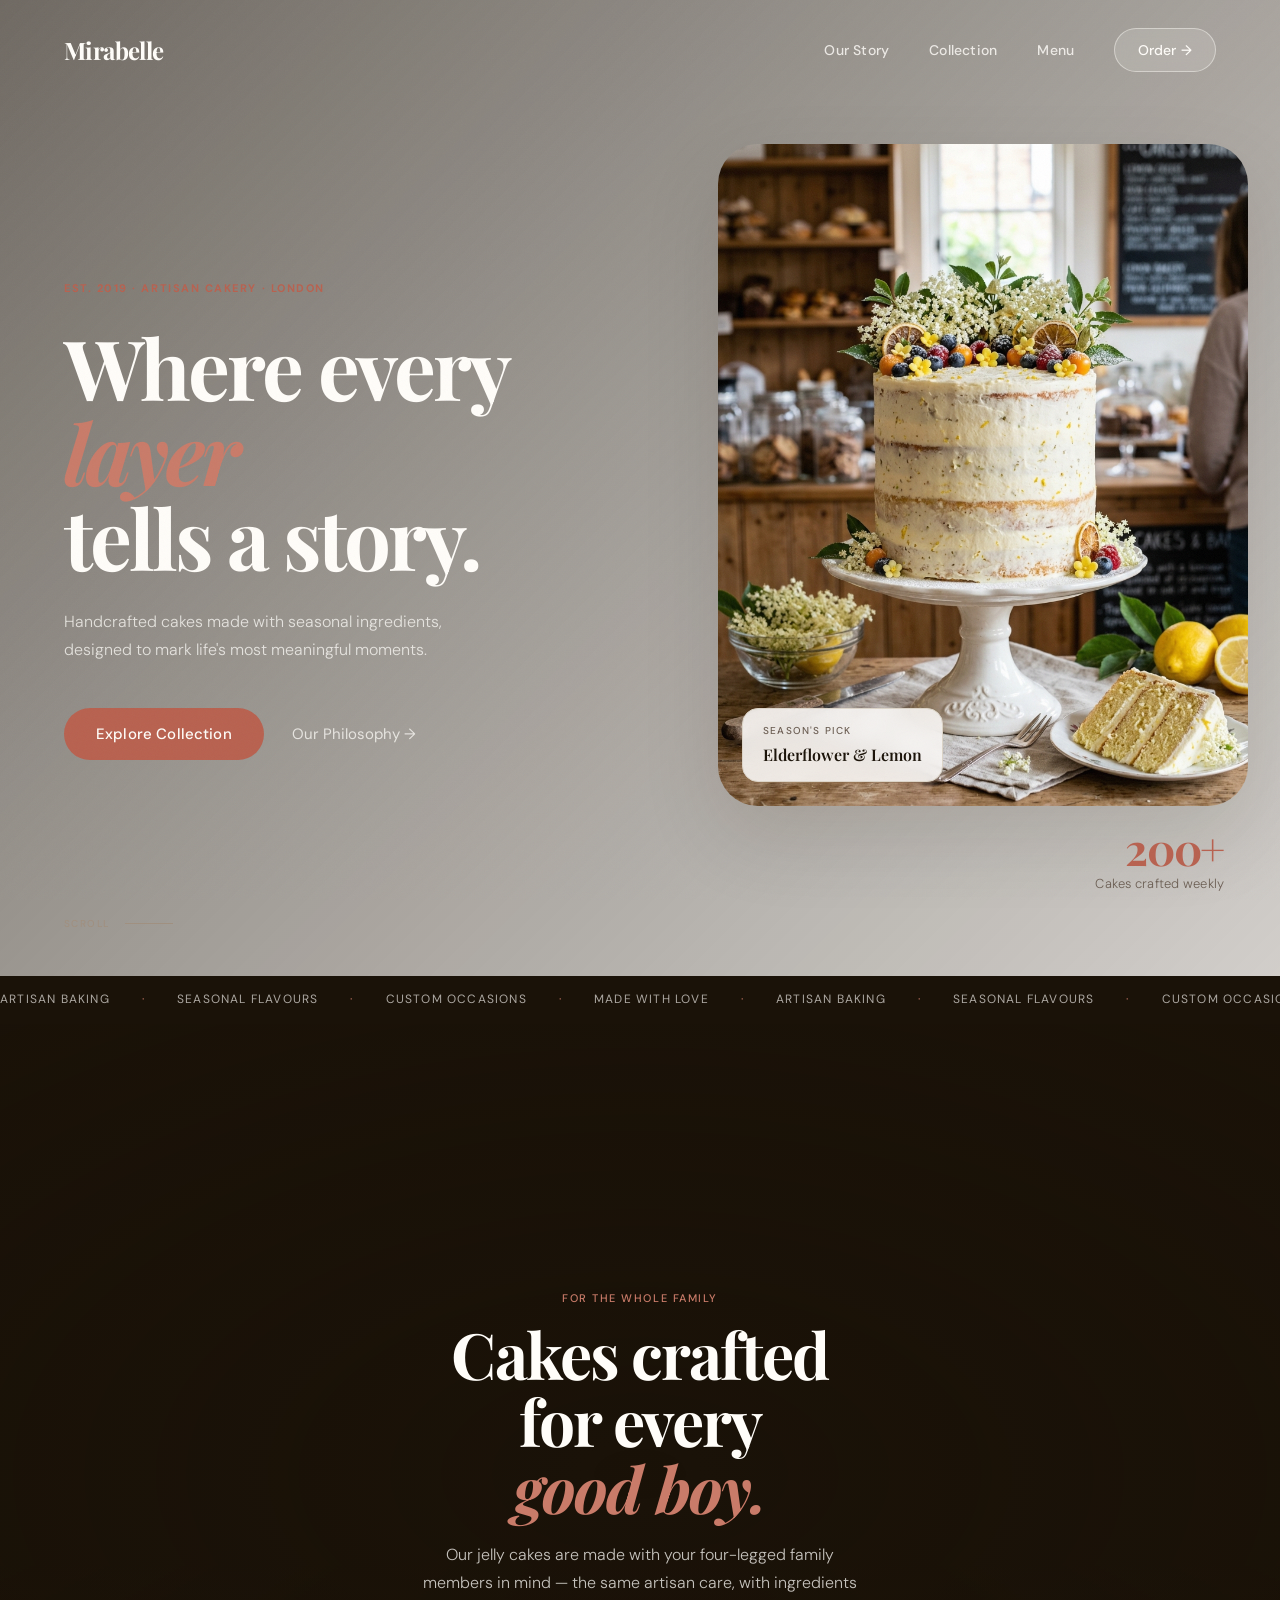
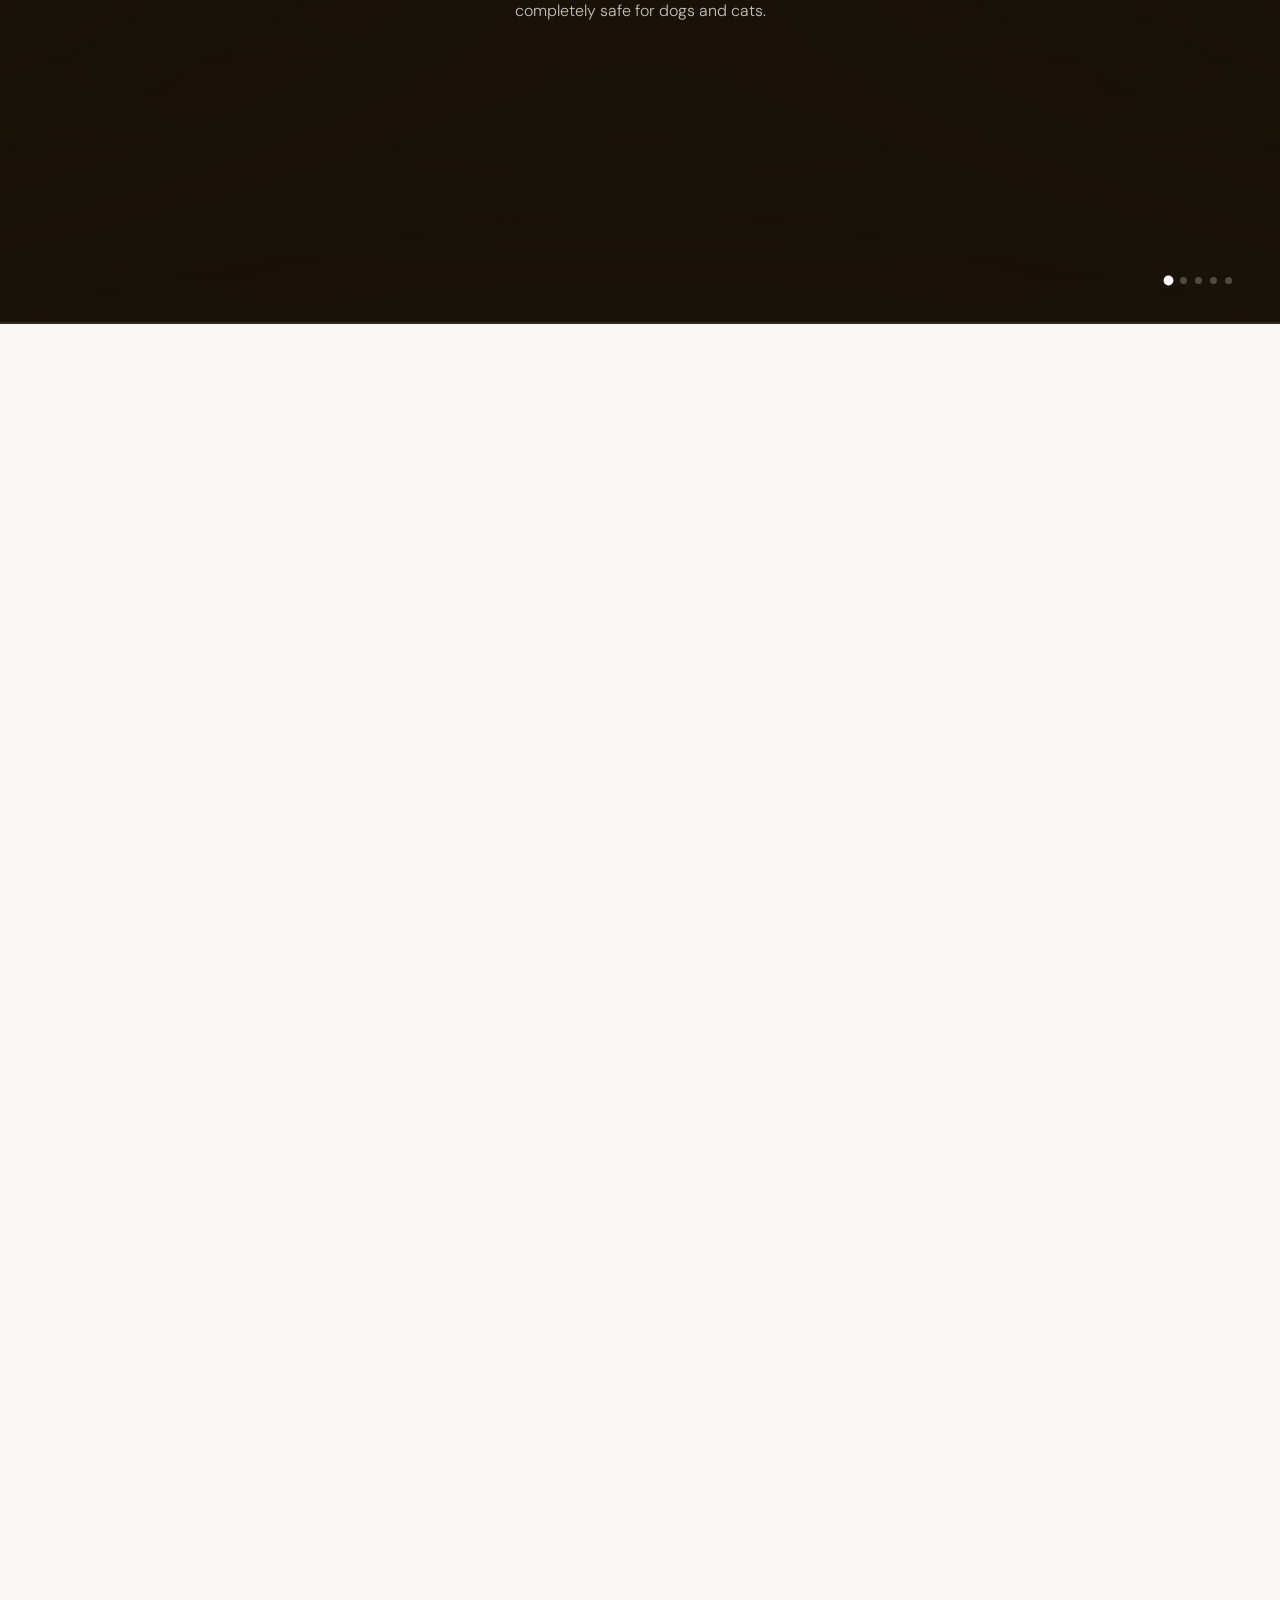
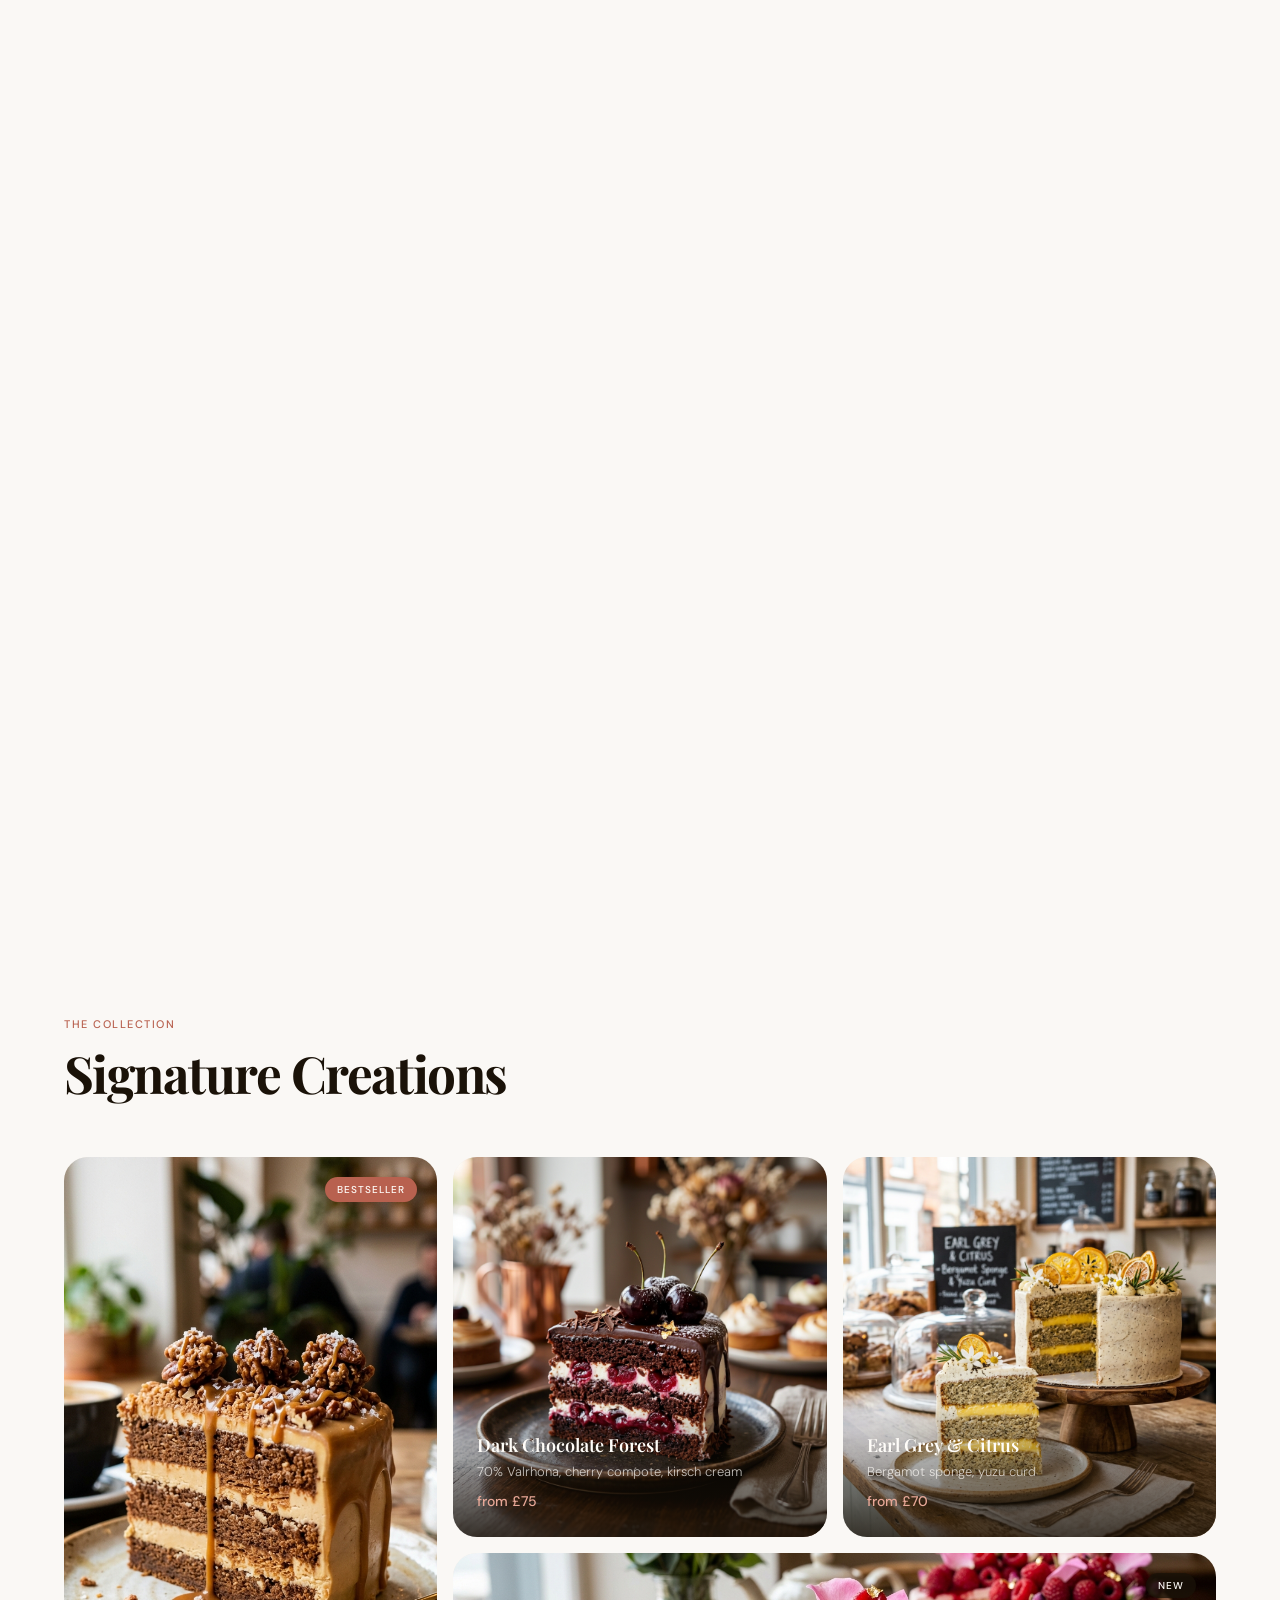
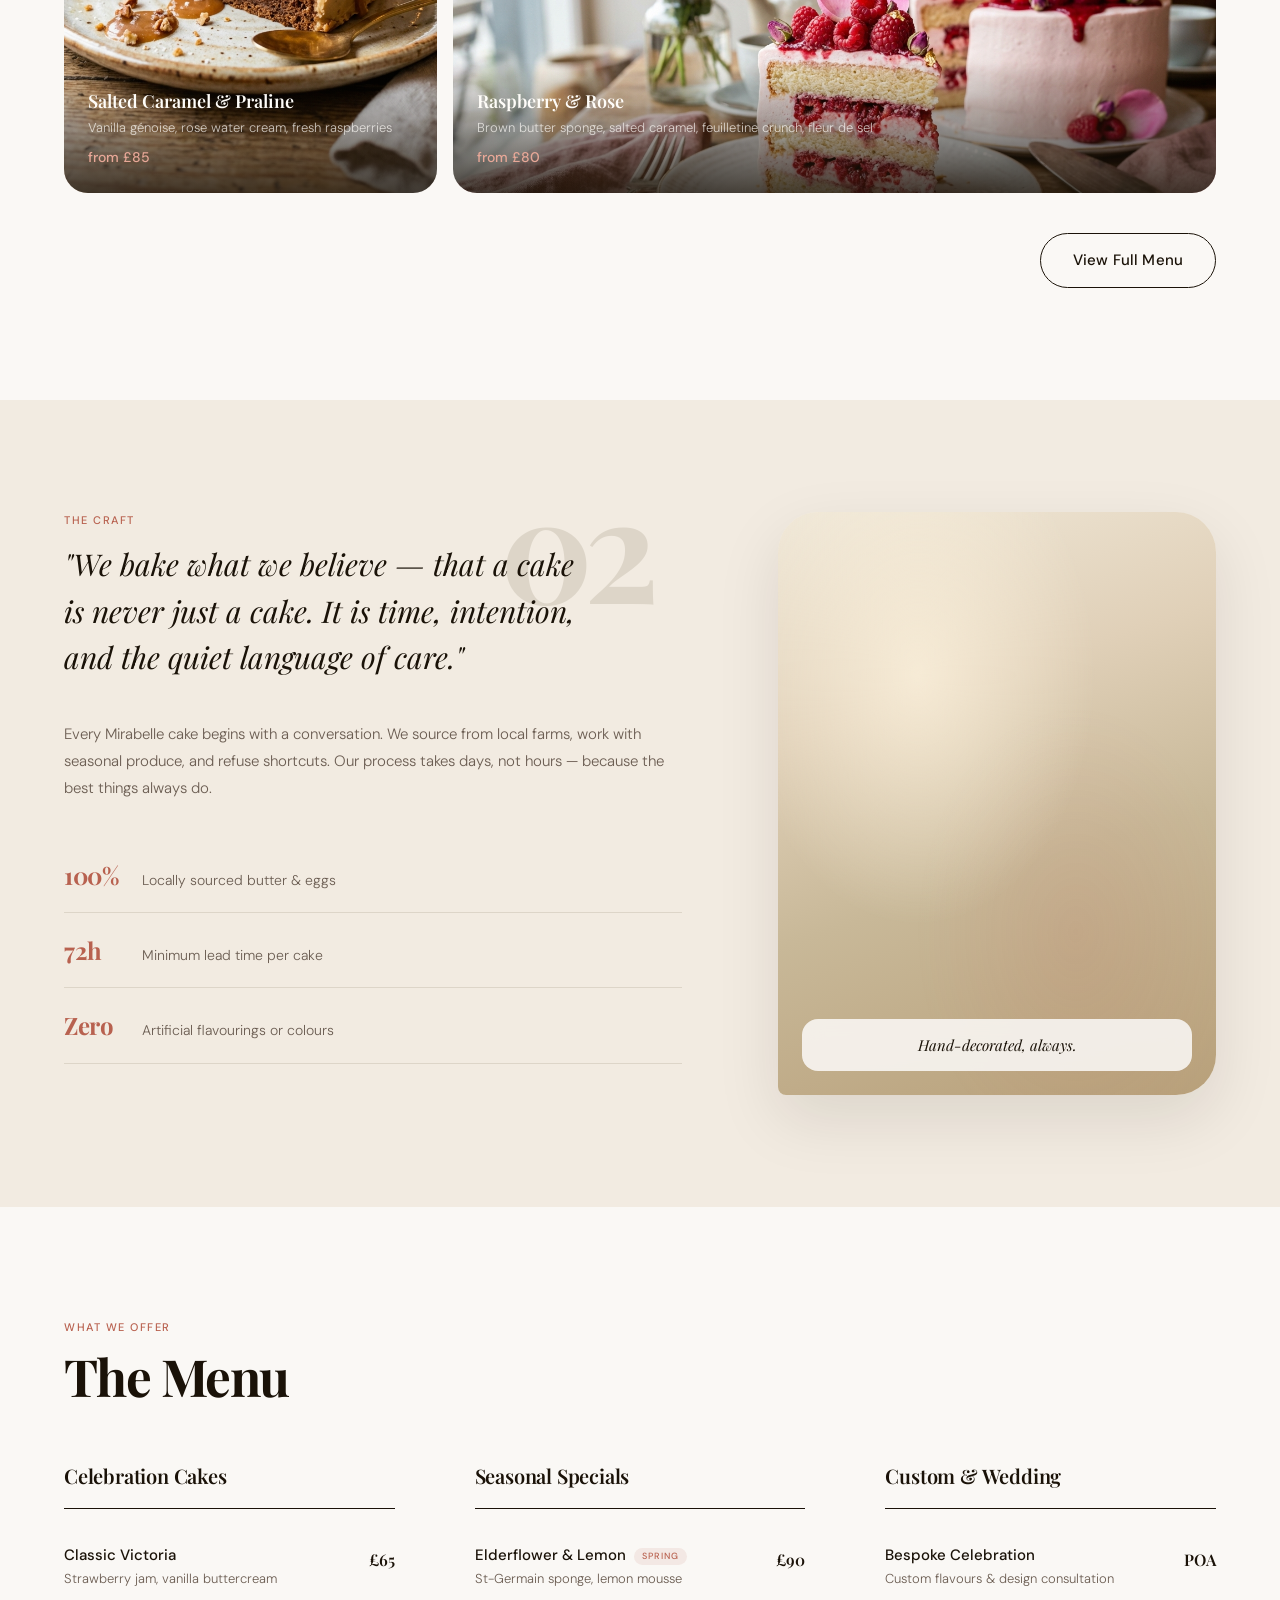
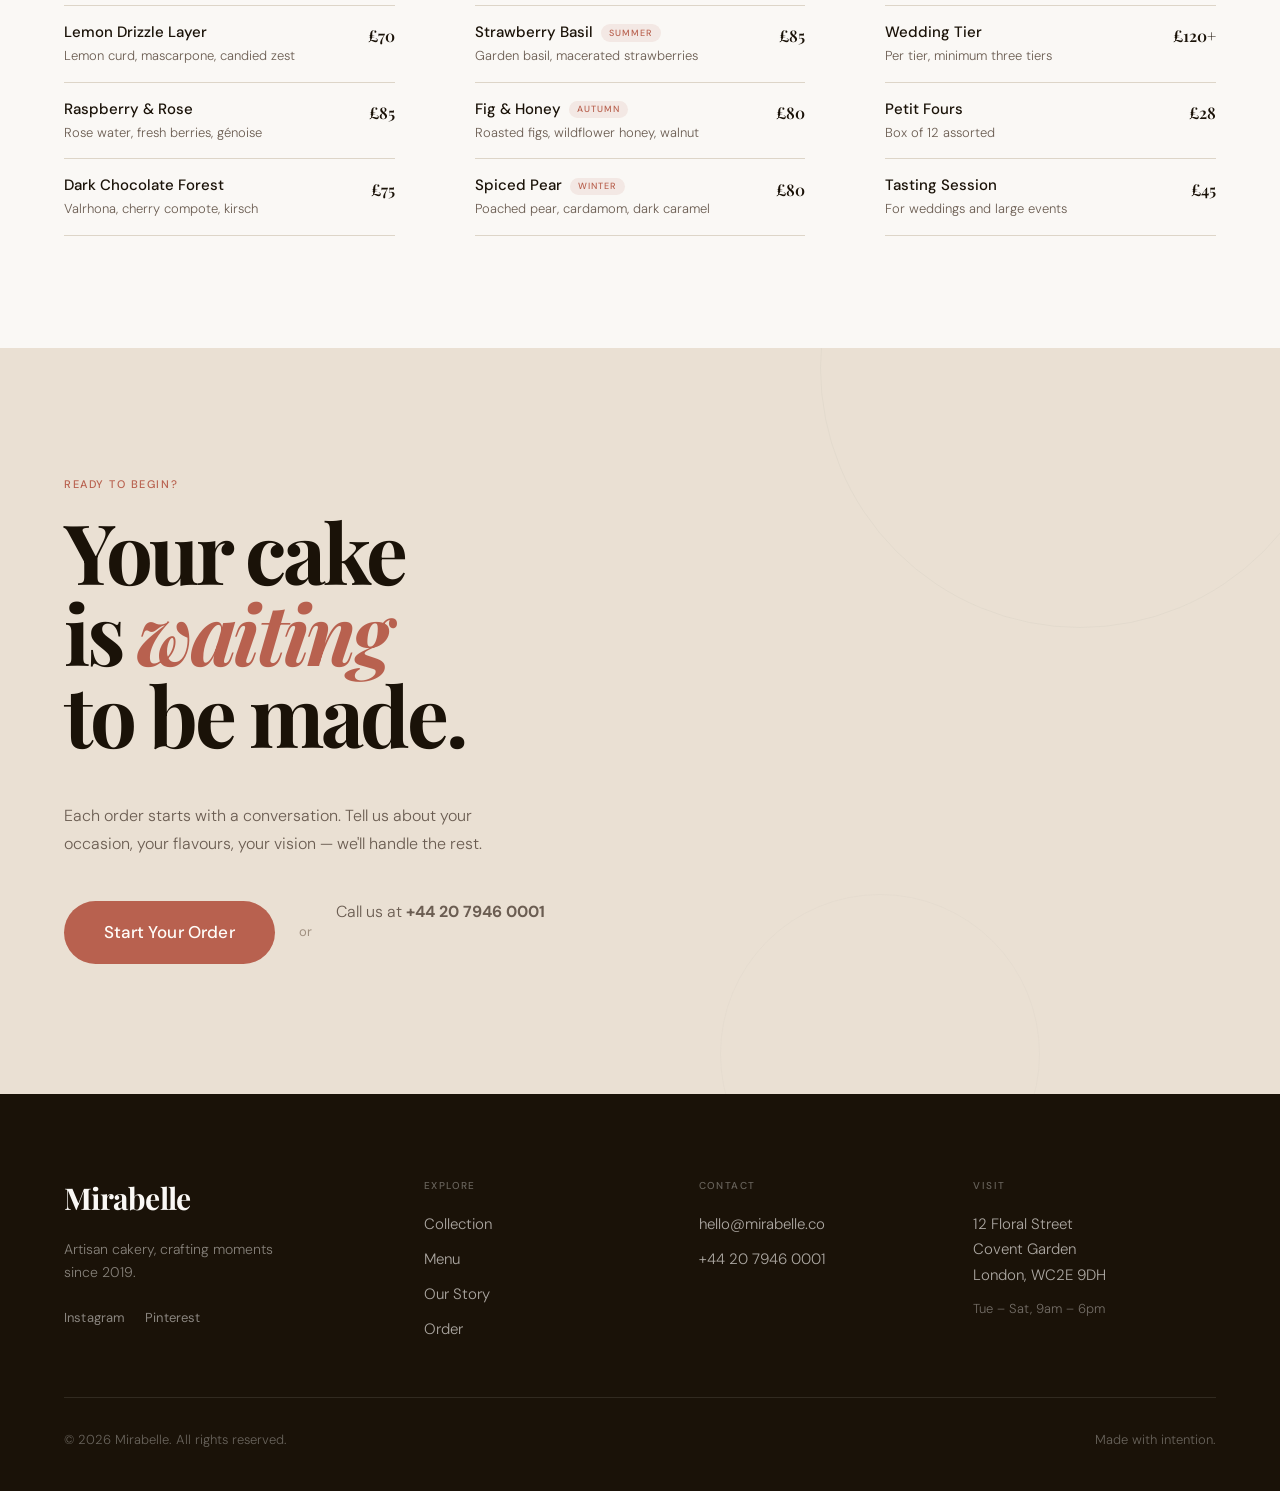
==== commit a2e9ec5d: "cake" ====
--- a/index.html
+++ b/index.html
@@ -23,7 +23,19 @@
       <li><a href="#menu">Menu</a></li>
       <li><a href="#order" class="nav-cta magnetic-btn">Order <span aria-hidden="true">→</span></a></li>
     </ul>
+    <button class="nav-hamburger" id="navHamburger" aria-label="Open menu" aria-expanded="false">
+      <span></span><span></span><span></span>
+    </button>
   </nav>
+
+  <!-- ── Mobile Nav Overlay ── -->
+  <div class="nav-mobile" id="navMobile" aria-hidden="true">
+    <button class="nav-mobile-close" id="navMobileClose" aria-label="Close menu">✕</button>
+    <a href="#about"      class="nav-mobile-link">Our Story</a>
+    <a href="#collection" class="nav-mobile-link">Collection</a>
+    <a href="#menu"       class="nav-mobile-link">Menu</a>
+    <a href="#order"      class="nav-mobile-link nav-mobile-cta">Order a Cake →</a>
+  </div>
 
   <!-- ── Hero ── -->
   <section class="hero" id="home">
@@ -184,9 +196,9 @@
     <div class="bento-grid">
 
       <div class="bento-card bento-large reveal">
-        <div class="cake-visual cake-1"></div>
+        <div class="cake-visual"><img src="cake2.jpeg" alt="Raspberry & Rose cake" class="cake-img"></div>
         <div class="cake-info">
-          <h3>Raspberry &amp; Rose</h3>
+          <h3>Salted Caramel &amp; Praline</h3>
           <p>Vanilla génoise, rose water cream, fresh raspberries</p>
           <span class="price">from £85</span>
         </div>
@@ -194,7 +206,7 @@
       </div>
 
       <div class="bento-card bento-top-mid reveal-up">
-        <div class="cake-visual cake-2"></div>
+        <div class="cake-visual"><img src="cake3.png" alt="Dark Chocolate Forest cake" class="cake-img"></div>
         <div class="cake-info">
           <h3>Dark Chocolate Forest</h3>
           <p>70% Valrhona, cherry compote, kirsch cream</p>
@@ -203,7 +215,7 @@
       </div>
 
       <div class="bento-card bento-top-right reveal-up">
-        <div class="cake-visual cake-3"></div>
+        <div class="cake-visual"><img src="cake4.png" alt="Earl Grey & Citrus cake" class="cake-img"></div>
         <div class="cake-info">
           <h3>Earl Grey &amp; Citrus</h3>
           <p>Bergamot sponge, yuzu curd</p>
@@ -212,9 +224,9 @@
       </div>
 
       <div class="bento-card bento-bottom-wide reveal">
-        <div class="cake-visual cake-4"></div>
+        <div class="cake-visual"><img src="cake1.jpeg" alt="Salted Caramel & Praline cake" class="cake-img"></div>
         <div class="cake-info">
-          <h3>Salted Caramel &amp; Praline</h3>
+          <h3>Raspberry &amp; Rose</h3>
           <p>Brown butter sponge, salted caramel, feuilletine crunch, fleur de sel</p>
           <span class="price">from £80</span>
         </div>
--- a/styles.css
+++ b/styles.css
@@ -376,6 +376,14 @@
   height: 100%;
   object-fit: cover;
   object-position: center;
+}
+
+/* Bento card real photos */
+.cake-img {
+  width: 100%;
+  height: 100%;
+  object-fit: cover;
+  display: block;
 }
 
 /* Hero cake — warm ivory to caramel */
@@ -1272,6 +1280,102 @@
 }
 
 /* ============================================================
+   Mobile Navigation — Hamburger + Overlay
+   ============================================================ */
+
+.nav-hamburger {
+  display: none;
+  flex-direction: column;
+  justify-content: center;
+  gap: 5px;
+  background: none;
+  border: none;
+  cursor: pointer;
+  padding: 6px;
+  z-index: 110;
+}
+
+.nav-hamburger span {
+  display: block;
+  width: 22px;
+  height: 2px;
+  background: rgba(255, 253, 249, 0.9);
+  border-radius: 2px;
+  transition: transform 0.3s var(--ease-out), opacity 0.3s ease;
+  transform-origin: center;
+}
+
+.nav.scrolled .nav-hamburger span {
+  background: var(--text);
+}
+
+.nav-hamburger.open span:nth-child(1) { transform: translateY(7px) rotate(45deg); }
+.nav-hamburger.open span:nth-child(2) { opacity: 0; transform: scaleX(0); }
+.nav-hamburger.open span:nth-child(3) { transform: translateY(-7px) rotate(-45deg); }
+
+/* Full-screen mobile overlay */
+.nav-mobile {
+  position: fixed;
+  inset: 0;
+  background: var(--bg);
+  z-index: 105;
+  display: flex;
+  flex-direction: column;
+  align-items: center;
+  justify-content: center;
+  gap: 2rem;
+  opacity: 0;
+  pointer-events: none;
+  transform: translateY(-12px);
+  transition: opacity 0.35s var(--ease-out), transform 0.35s var(--ease-out);
+}
+
+.nav-mobile.open {
+  opacity: 1;
+  pointer-events: auto;
+  transform: translateY(0);
+}
+
+.nav-mobile-close {
+  position: absolute;
+  top: 1.25rem;
+  right: 1.5rem;
+  background: none;
+  border: none;
+  font-size: 1.375rem;
+  color: var(--text-muted);
+  cursor: pointer;
+  padding: 8px;
+  line-height: 1;
+}
+
+.nav-mobile-link {
+  font-family: var(--font-serif);
+  font-size: clamp(2rem, 8vw, 3rem);
+  font-weight: 700;
+  color: var(--text);
+  text-decoration: none;
+  letter-spacing: -0.03em;
+  transition: color 0.2s ease;
+}
+
+.nav-mobile-link:hover {
+  color: var(--accent);
+}
+
+.nav-mobile-cta {
+  font-family: var(--font-sans);
+  font-size: 1rem;
+  font-weight: 500;
+  color: var(--surface) !important;
+  background: var(--accent);
+  padding: 0.85rem 2.25rem;
+  border-radius: var(--r-full);
+  letter-spacing: 0.01em;
+  margin-top: 0.5rem;
+}
+
+/* ============================================================
    Responsive
    ============================================================ */
 
@@ -1359,35 +1463,92 @@
 }
 
 @media (max-width: 640px) {
+  /* Nav */
   .nav {
-    padding: 1rem 1.5rem;
-  }
-
-  .nav-links li:not(:last-child) {
+    padding: 1rem 1.25rem;
+  }
+
+  .nav-links {
     display: none;
   }
 
+  .nav-hamburger {
+    display: flex;
+  }
+
+  /* Hero */
   .hero {
-    padding: 7rem 1.5rem 3.5rem;
+    padding: 6rem 1.25rem 3rem;
+    min-height: 100dvh;
+  }
+
+  .hero-content {
+    grid-template-columns: 1fr;
+    gap: 2rem;
+  }
+
+  .hero-heading {
+    font-size: clamp(2.75rem, 11vw, 4rem);
+  }
+
+  .hero-body {
+    font-size: 0.9375rem;
+    margin-bottom: 2rem;
+  }
+
+  .hero-right {
+    display: none; /* hide image on mobile — hero text fills viewport */
   }
 
   .hero-scroll-indicator {
-    left: 1.5rem;
-  }
-
+    left: 1.25rem;
+  }
+
+  .hero-actions {
+    flex-wrap: wrap;
+    gap: 1rem;
+  }
+
+  /* Pets section */
+  .pets-panel {
+    top: auto;
+    left: 1.25rem;
+    right: 1.25rem;
+    bottom: 5rem;
+    transform: translateY(16px);
+    width: auto;
+    text-align: left;
+    align-items: flex-start;
+  }
+
+  .pets-panel.active {
+    transform: translateY(0);
+  }
+
+  .pets-heading {
+    font-size: clamp(2rem, 9vw, 2.75rem);
+  }
+
+  .pets-body {
+    font-size: 0.9375rem;
+  }
+
+  .pets-dots {
+    bottom: 1.75rem;
+    right: 1.25rem;
+  }
+
+  /* Collection */
   .collection,
   .craft,
   .order-cta {
-    padding: 4rem 1.5rem;
-  }
-
-  .menu-inner {
-    padding: 4rem 1.5rem;
+    padding: 3.5rem 1.25rem;
   }
 
   .bento-grid {
     grid-template-columns: 1fr;
-    grid-template-rows: repeat(4, 280px);
+    grid-template-rows: repeat(4, 260px);
+    gap: 0.625rem;
   }
 
   .bento-large,
@@ -1398,12 +1559,24 @@
     grid-row: auto;
   }
 
+  /* Craft */
   .craft-quote {
     padding-right: 0;
+    font-size: 1.25rem;
   }
 
   .craft-number {
     display: none;
+  }
+
+  /* Menu */
+  .menu-inner {
+    padding: 3.5rem 1.25rem;
+  }
+
+  /* CTA */
+  .cta-heading {
+    font-size: clamp(2.5rem, 11vw, 4rem);
   }
 
   .cta-actions {
@@ -1412,8 +1585,9 @@
     gap: 1rem;
   }
 
+  /* Footer */
   .footer {
-    padding: 3rem 1.5rem 1.5rem;
+    padding: 3rem 1.25rem 1.5rem;
   }
 
   .footer-links {
@@ -1426,4 +1600,11 @@
     gap: 0.5rem;
     text-align: center;
   }
-}
+
+  /* General touch targets */
+  .btn-primary,
+  .btn-outline {
+    padding: 0.875rem 1.75rem;
+    min-height: 48px;
+  }
+}
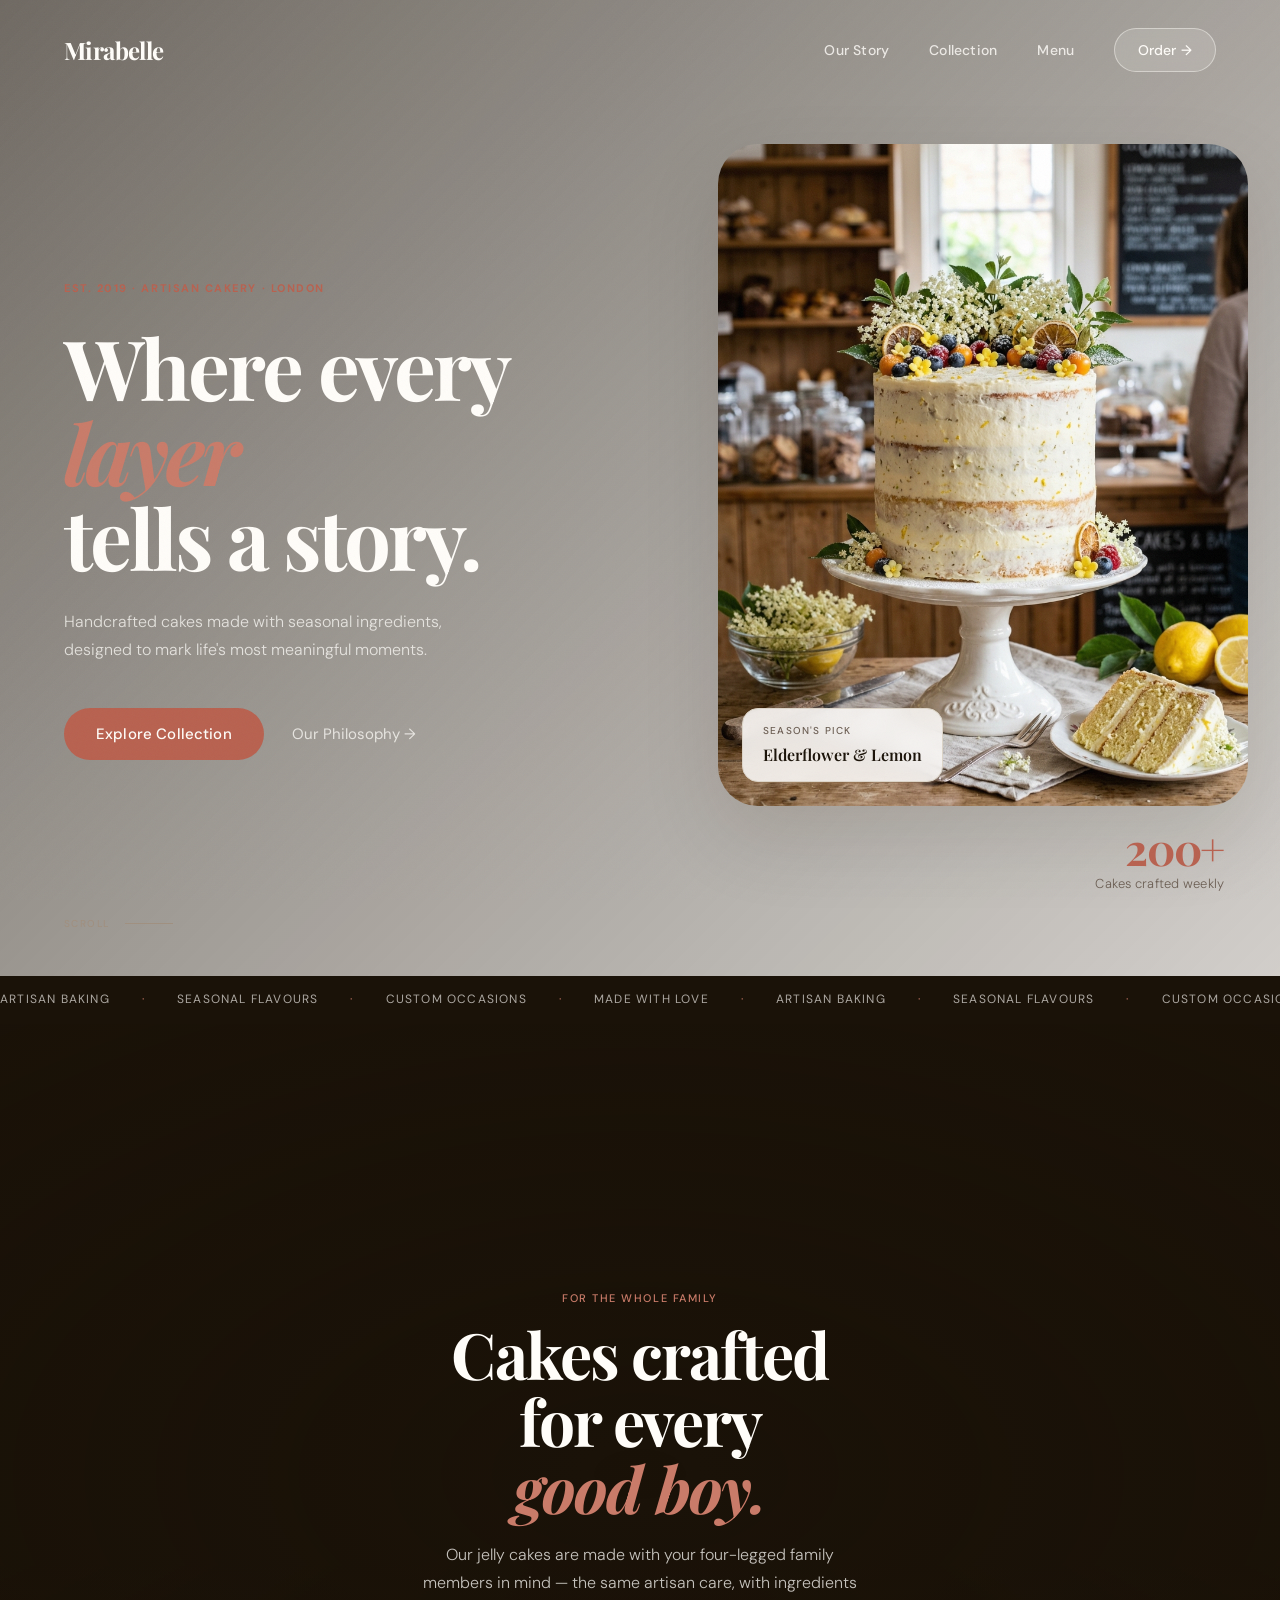
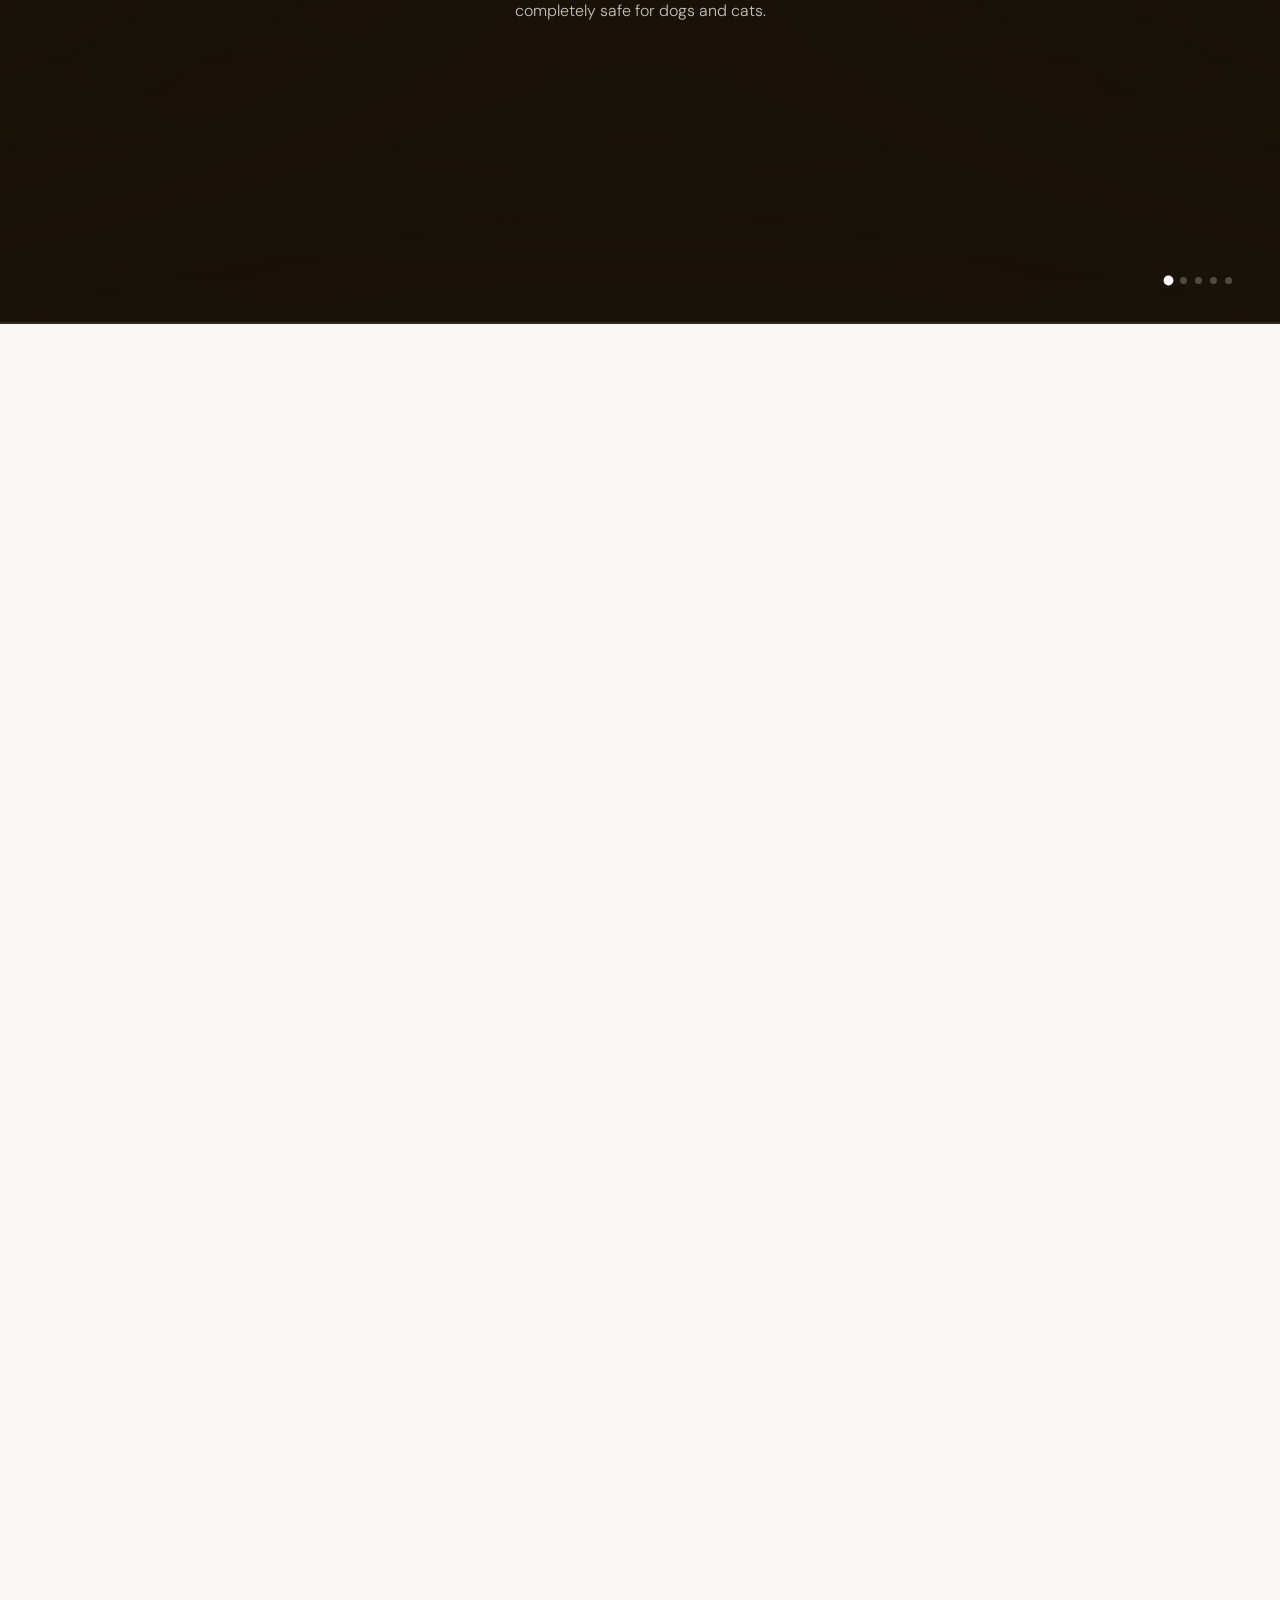
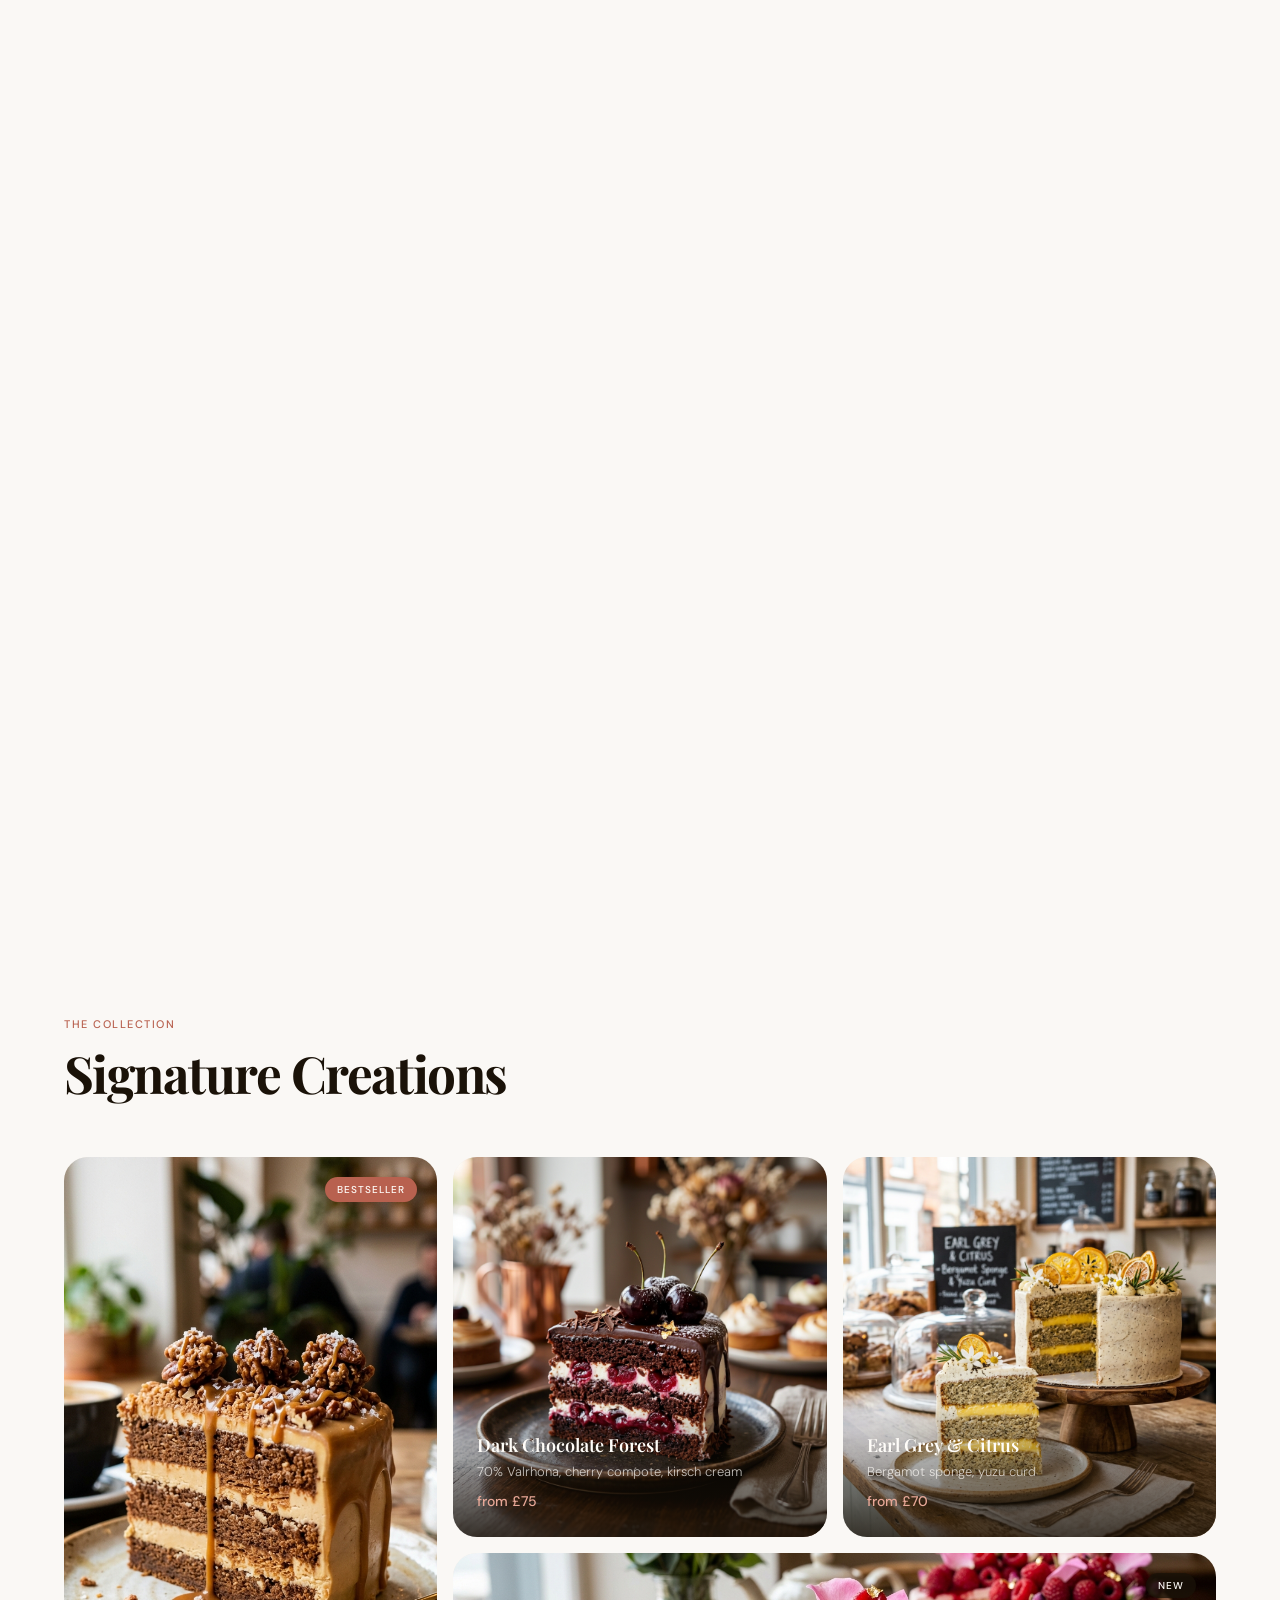
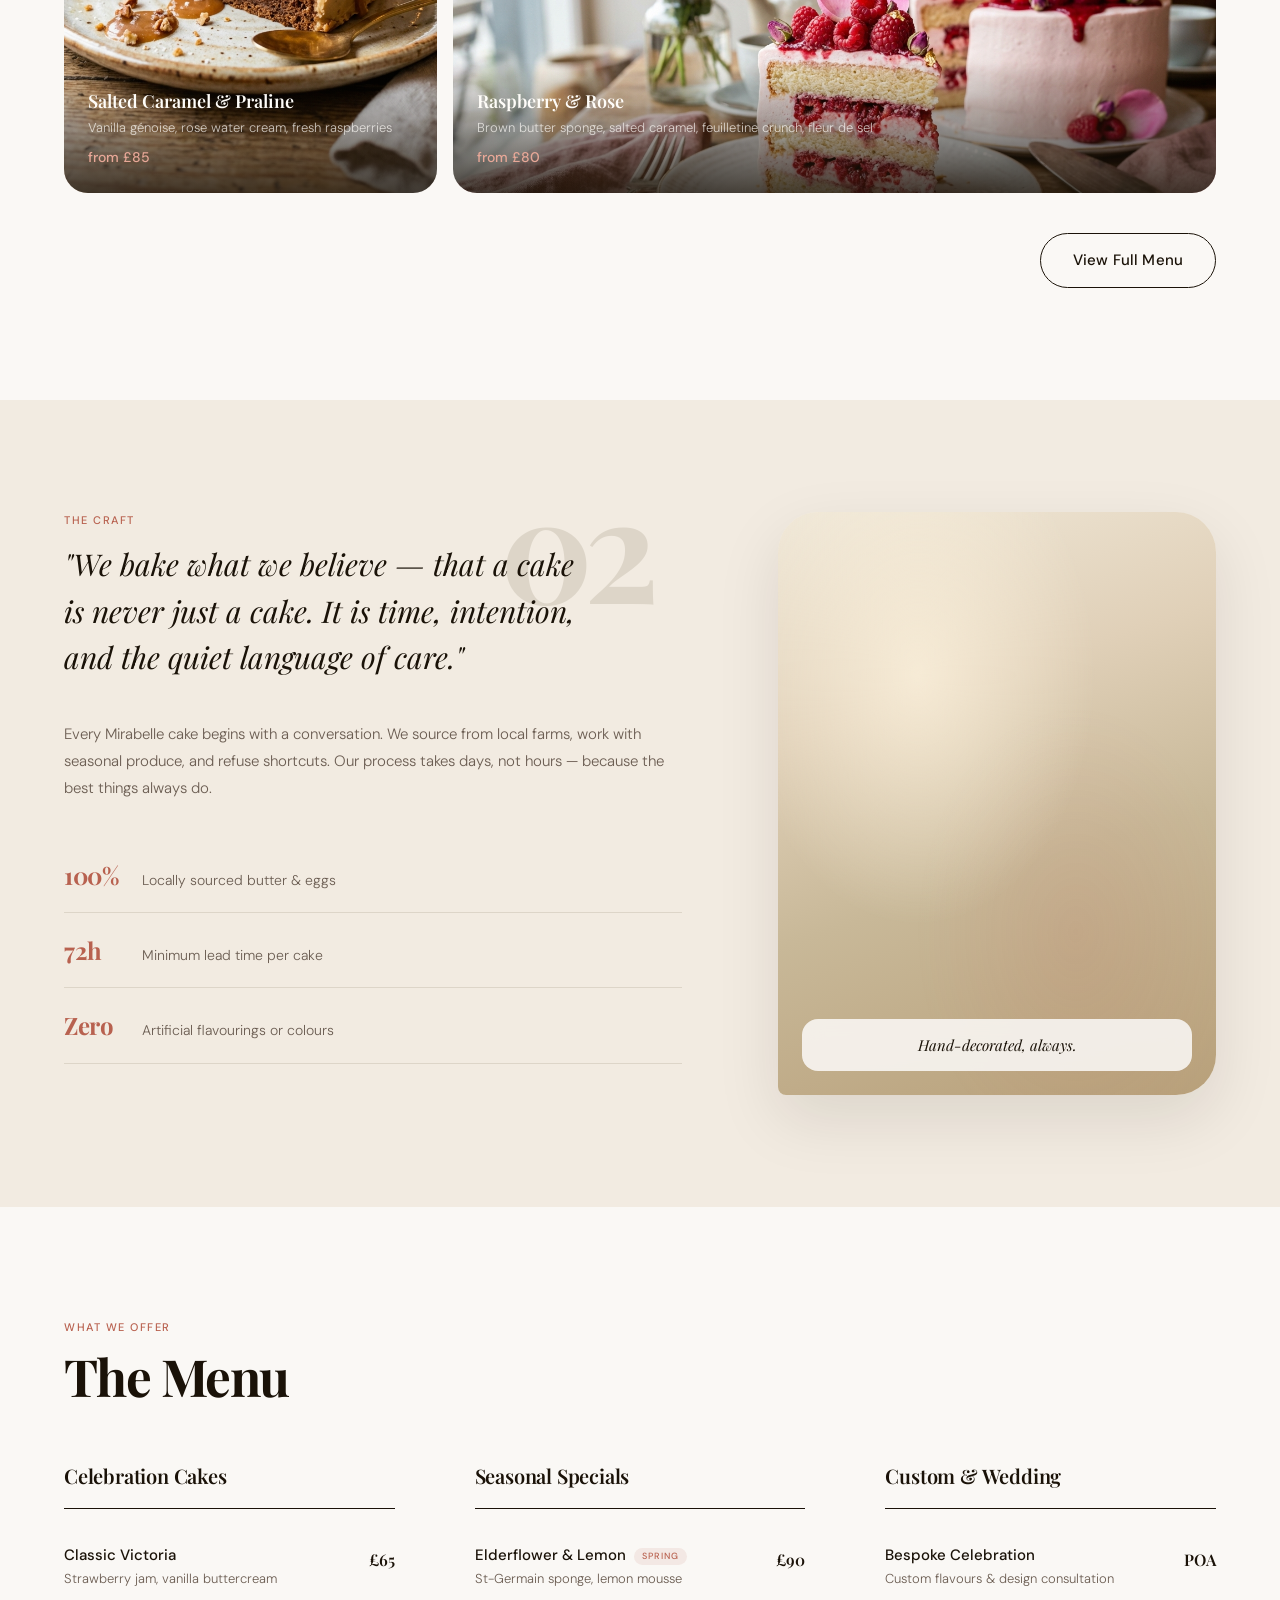
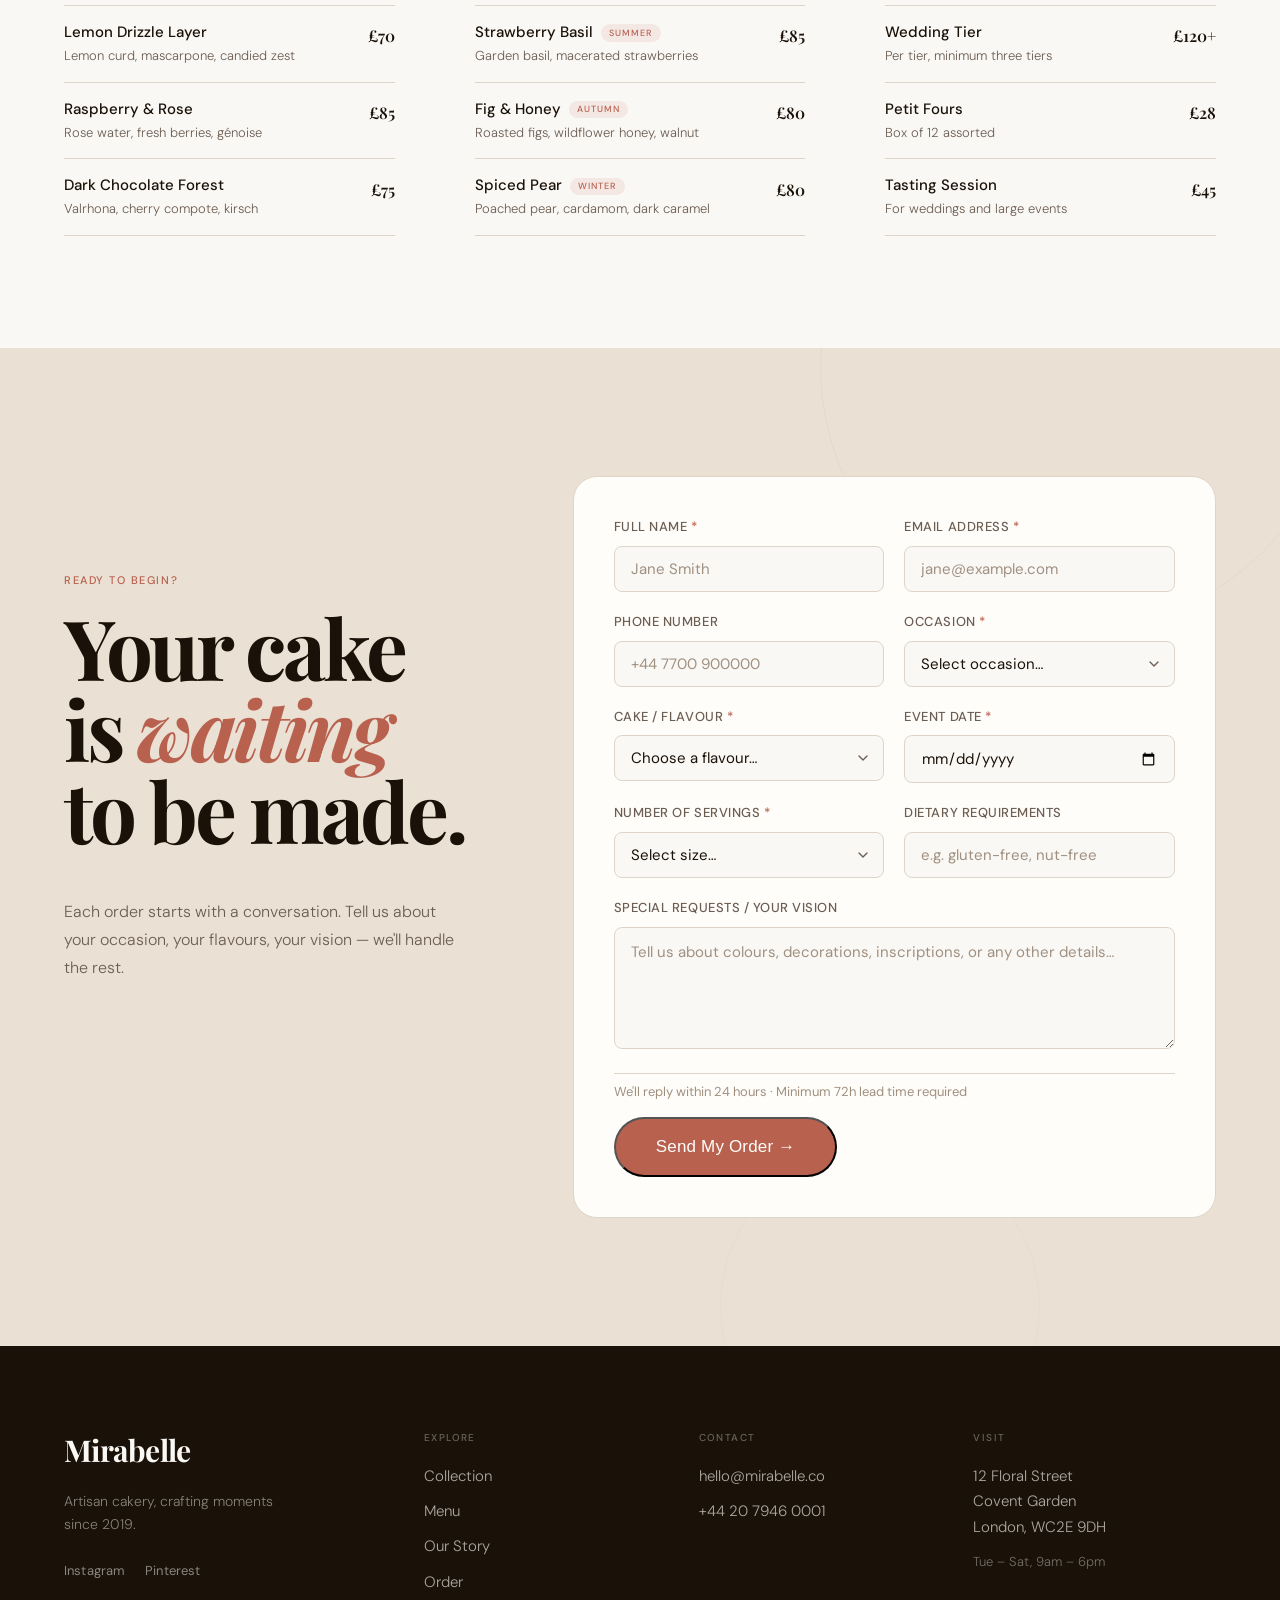
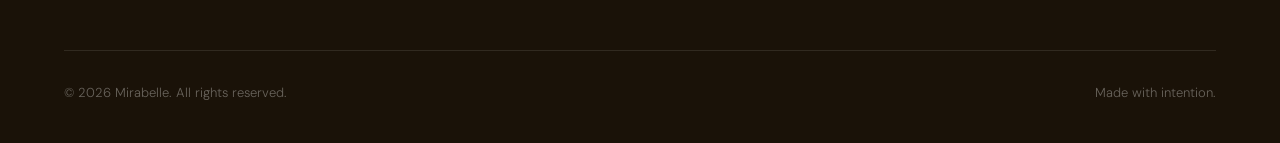
==== commit 3b06414e: "style" ====
--- a/index.html
+++ b/index.html
@@ -396,21 +396,108 @@
       <div class="deco-ring deco-ring-1"></div>
       <div class="deco-ring deco-ring-2"></div>
     </div>
-    <div class="cta-inner">
-      <span class="section-label reveal">Ready to Begin?</span>
-      <h2 class="cta-heading reveal">
-        Your cake<br>
-        is <em>waiting</em><br>
-        to be made.
-      </h2>
-      <div class="cta-body reveal-up">
-        <p>Each order starts with a conversation. Tell us about your occasion, your flavours, your vision — we'll handle the rest.</p>
-        <div class="cta-actions">
-          <a href="mailto:hello@mirabelle.co" class="btn-primary btn-large magnetic-btn">Start Your Order</a>
-          <span class="cta-divider">or</span>
-          <p class="cta-phone">Call us at <strong>+44 20 7946 0001</strong></p>
-        </div>
-      </div>
+    <div class="cta-inner cta-inner--form">
+      <div class="cta-intro">
+        <span class="section-label reveal">Ready to Begin?</span>
+        <h2 class="cta-heading reveal">
+          Your cake<br>
+          is <em>waiting</em><br>
+          to be made.
+        </h2>
+        <p class="cta-sub reveal-up">Each order starts with a conversation. Tell us about your occasion, your flavours, your vision — we'll handle the rest.</p>
+      </div>
+
+      <form class="order-form reveal-up" name="order" method="POST" data-netlify="true" netlify-honeypot="bot-field" action="/thank-you.html">
+        <input type="hidden" name="form-name" value="order">
+        <p class="order-form__hidden" aria-hidden="true">
+          <label>Don't fill this out: <input name="bot-field"></label>
+        </p>
+
+        <div class="form-row form-row--2">
+          <div class="form-group">
+            <label for="of-name" class="form-label">Full Name <span aria-hidden="true">*</span></label>
+            <input type="text" id="of-name" name="name" class="form-input" placeholder="Jane Smith" required>
+          </div>
+          <div class="form-group">
+            <label for="of-email" class="form-label">Email Address <span aria-hidden="true">*</span></label>
+            <input type="email" id="of-email" name="email" class="form-input" placeholder="jane@example.com" required>
+          </div>
+        </div>
+
+        <div class="form-row form-row--2">
+          <div class="form-group">
+            <label for="of-phone" class="form-label">Phone Number</label>
+            <input type="tel" id="of-phone" name="phone" class="form-input" placeholder="+44 7700 900000">
+          </div>
+          <div class="form-group">
+            <label for="of-occasion" class="form-label">Occasion <span aria-hidden="true">*</span></label>
+            <select id="of-occasion" name="occasion" class="form-input form-select" required>
+              <option value="" disabled selected>Select occasion…</option>
+              <option>Birthday</option>
+              <option>Wedding</option>
+              <option>Anniversary</option>
+              <option>Baby Shower</option>
+              <option>Corporate Event</option>
+              <option>Pet Birthday</option>
+              <option>Other</option>
+            </select>
+          </div>
+        </div>
+
+        <div class="form-row form-row--2">
+          <div class="form-group">
+            <label for="of-flavour" class="form-label">Cake / Flavour <span aria-hidden="true">*</span></label>
+            <select id="of-flavour" name="flavour" class="form-input form-select" required>
+              <option value="" disabled selected>Choose a flavour…</option>
+              <option>Classic Victoria</option>
+              <option>Lemon Drizzle Layer</option>
+              <option>Raspberry &amp; Rose</option>
+              <option>Dark Chocolate Forest</option>
+              <option>Elderflower &amp; Lemon</option>
+              <option>Salted Caramel &amp; Praline</option>
+              <option>Earl Grey &amp; Citrus</option>
+              <option>Strawberry Basil</option>
+              <option>Fig &amp; Honey</option>
+              <option>Spiced Pear</option>
+              <option>Bespoke / Custom</option>
+              <option>Pet Jelly Cake</option>
+            </select>
+          </div>
+          <div class="form-group">
+            <label for="of-date" class="form-label">Event Date <span aria-hidden="true">*</span></label>
+            <input type="date" id="of-date" name="event_date" class="form-input" required>
+          </div>
+        </div>
+
+        <div class="form-row form-row--2">
+          <div class="form-group">
+            <label for="of-servings" class="form-label">Number of Servings <span aria-hidden="true">*</span></label>
+            <select id="of-servings" name="servings" class="form-input form-select" required>
+              <option value="" disabled selected>Select size…</option>
+              <option>Up to 10</option>
+              <option>10 – 20</option>
+              <option>20 – 40</option>
+              <option>40 – 60</option>
+              <option>60 – 100</option>
+              <option>100+</option>
+            </select>
+          </div>
+          <div class="form-group">
+            <label for="of-dietary" class="form-label">Dietary Requirements</label>
+            <input type="text" id="of-dietary" name="dietary" class="form-input" placeholder="e.g. gluten-free, nut-free">
+          </div>
+        </div>
+
+        <div class="form-group">
+          <label for="of-message" class="form-label">Special Requests / Your Vision</label>
+          <textarea id="of-message" name="message" class="form-input form-textarea" rows="4" placeholder="Tell us about colours, decorations, inscriptions, or any other details…"></textarea>
+        </div>
+
+        <div class="form-footer">
+          <p class="form-note">We'll reply within 24 hours · Minimum 72h lead time required</p>
+          <button type="submit" class="btn-primary btn-large magnetic-btn form-submit">Send My Order →</button>
+        </div>
+      </form>
     </div>
   </section>
 
--- a/styles.css
+++ b/styles.css
@@ -730,6 +730,10 @@
 
 /* Responsive */
 @media (max-width: 640px) {
+  .pets-video {
+    object-position: 30% top;
+  }
+
   .pets-panel {
     left: 1.5rem;
     right: 1.5rem;
@@ -1138,6 +1142,129 @@
   opacity: 0.35;
 }
 
+/* ── Order Form ──────────────────────────────────────────────── */
+
+.cta-inner--form {
+  display: grid;
+  grid-template-columns: 1fr 1.5fr;
+  gap: 5rem;
+  align-items: start;
+}
+
+.cta-intro {
+  position: sticky;
+  top: 6rem;
+}
+
+.cta-sub {
+  font-size: 1rem;
+  font-weight: 300;
+  color: var(--text-muted);
+  line-height: 1.75;
+  max-width: 400px;
+  margin-top: 0.5rem;
+}
+
+.order-form {
+  background: var(--surface);
+  border: 1px solid var(--border);
+  border-radius: var(--r-lg);
+  padding: 2.5rem;
+  display: flex;
+  flex-direction: column;
+  gap: 1.25rem;
+}
+
+.order-form__hidden {
+  display: none;
+}
+
+.form-row {
+  display: grid;
+  gap: 1.25rem;
+}
+
+.form-row--2 {
+  grid-template-columns: 1fr 1fr;
+}
+
+.form-group {
+  display: flex;
+  flex-direction: column;
+  gap: 0.5rem;
+}
+
+.form-label {
+  font-size: 0.8125rem;
+  font-weight: 500;
+  color: var(--text-muted);
+  letter-spacing: 0.04em;
+  text-transform: uppercase;
+}
+
+.form-label span {
+  color: var(--accent);
+}
+
+.form-input {
+  background: var(--bg);
+  border: 1px solid var(--border);
+  border-radius: var(--r-sm);
+  padding: 0.75rem 1rem;
+  font-family: var(--font-sans);
+  font-size: 0.9375rem;
+  color: var(--text);
+  outline: none;
+  transition: border-color 0.2s var(--ease-out), box-shadow 0.2s var(--ease-out);
+  width: 100%;
+  appearance: none;
+  -webkit-appearance: none;
+}
+
+.form-input::placeholder {
+  color: var(--text-light);
+}
+
+.form-input:focus {
+  border-color: var(--accent);
+  box-shadow: 0 0 0 3px rgba(184, 97, 79, 0.12);
+}
+
+.form-select {
+  background-image: url("data:image/svg+xml,%3Csvg xmlns='http://www.w3.org/2000/svg' width='16' height='16' viewBox='0 0 24 24' fill='none' stroke='%236B5D52' stroke-width='2' stroke-linecap='round' stroke-linejoin='round'%3E%3Cpolyline points='6 9 12 15 18 9'%3E%3C/polyline%3E%3C/svg%3E");
+  background-repeat: no-repeat;
+  background-position: right 0.75rem center;
+  padding-right: 2.5rem;
+  cursor: pointer;
+}
+
+.form-textarea {
+  resize: vertical;
+  min-height: 110px;
+  line-height: 1.6;
+}
+
+.form-footer {
+  display: flex;
+  align-items: center;
+  justify-content: space-between;
+  gap: 1rem;
+  flex-wrap: wrap;
+  padding-top: 0.5rem;
+  border-top: 1px solid var(--border);
+  margin-top: 0.25rem;
+}
+
+.form-note {
+  font-size: 0.8125rem;
+  color: var(--text-light);
+  line-height: 1.5;
+}
+
+.form-submit {
+  flex-shrink: 0;
+}
+
 /* ============================================================
    Footer
    ============================================================ */
@@ -1313,21 +1440,25 @@
 .nav-hamburger.open span:nth-child(2) { opacity: 0; transform: scaleX(0); }
 .nav-hamburger.open span:nth-child(3) { transform: translateY(-7px) rotate(-45deg); }
 
-/* Full-screen mobile overlay */
+/* Compact dropdown mobile nav */
 .nav-mobile {
   position: fixed;
-  inset: 0;
+  top: 0;
+  left: 0;
+  right: 0;
   background: var(--bg);
   z-index: 105;
   display: flex;
   flex-direction: column;
-  align-items: center;
-  justify-content: center;
-  gap: 2rem;
+  align-items: flex-start;
+  gap: 0;
+  padding: 1rem 1.5rem 1.5rem;
+  border-bottom: 1px solid var(--border);
+  box-shadow: 0 8px 32px rgba(26, 18, 8, 0.1);
   opacity: 0;
   pointer-events: none;
-  transform: translateY(-12px);
-  transition: opacity 0.35s var(--ease-out), transform 0.35s var(--ease-out);
+  transform: translateY(-8px);
+  transition: opacity 0.28s var(--ease-out), transform 0.28s var(--ease-out);
 }
 
 .nav-mobile.open {
@@ -1337,26 +1468,32 @@
 }
 
 .nav-mobile-close {
-  position: absolute;
-  top: 1.25rem;
-  right: 1.5rem;
+  align-self: flex-end;
   background: none;
   border: none;
-  font-size: 1.375rem;
+  font-size: 1.125rem;
   color: var(--text-muted);
   cursor: pointer;
-  padding: 8px;
+  padding: 4px 0 4px 8px;
   line-height: 1;
+  margin-bottom: 0.5rem;
 }
 
 .nav-mobile-link {
-  font-family: var(--font-serif);
-  font-size: clamp(2rem, 8vw, 3rem);
-  font-weight: 700;
+  font-family: var(--font-sans);
+  font-size: 1.0625rem;
+  font-weight: 500;
   color: var(--text);
   text-decoration: none;
-  letter-spacing: -0.03em;
+  letter-spacing: 0;
+  padding: 0.75rem 0;
+  width: 100%;
+  border-bottom: 1px solid var(--border);
   transition: color 0.2s ease;
+}
+
+.nav-mobile-link:last-of-type {
+  border-bottom: none;
 }
 
 .nav-mobile-link:hover {
@@ -1369,10 +1506,13 @@
   font-weight: 500;
   color: var(--surface) !important;
   background: var(--accent);
-  padding: 0.85rem 2.25rem;
+  padding: 0.75rem 1.75rem;
   border-radius: var(--r-full);
   letter-spacing: 0.01em;
-  margin-top: 0.5rem;
+  margin-top: 1rem;
+  width: auto;
+  border-bottom: none;
+  align-self: flex-start;
 }
 
 /* ============================================================
@@ -1452,6 +1592,19 @@
     padding: 6rem 2.5rem;
   }
 
+  .cta-inner--form {
+    grid-template-columns: 1fr;
+    gap: 3rem;
+  }
+
+  .cta-intro {
+    position: static;
+  }
+
+  .form-row--2 {
+    grid-template-columns: 1fr;
+  }
+
   .footer {
     padding: 4rem 2.5rem 2rem;
   }
@@ -1510,6 +1663,10 @@
   }
 
   /* Pets section */
+  .pets-video {
+    object-position: 30% top;
+  }
+
   .pets-panel {
     top: auto;
     left: 1.25rem;
@@ -1579,10 +1736,13 @@
     font-size: clamp(2.5rem, 11vw, 4rem);
   }
 
-  .cta-actions {
+  .order-form {
+    padding: 1.75rem 1.25rem;
+  }
+
+  .form-footer {
     flex-direction: column;
     align-items: flex-start;
-    gap: 1rem;
   }
 
   /* Footer */
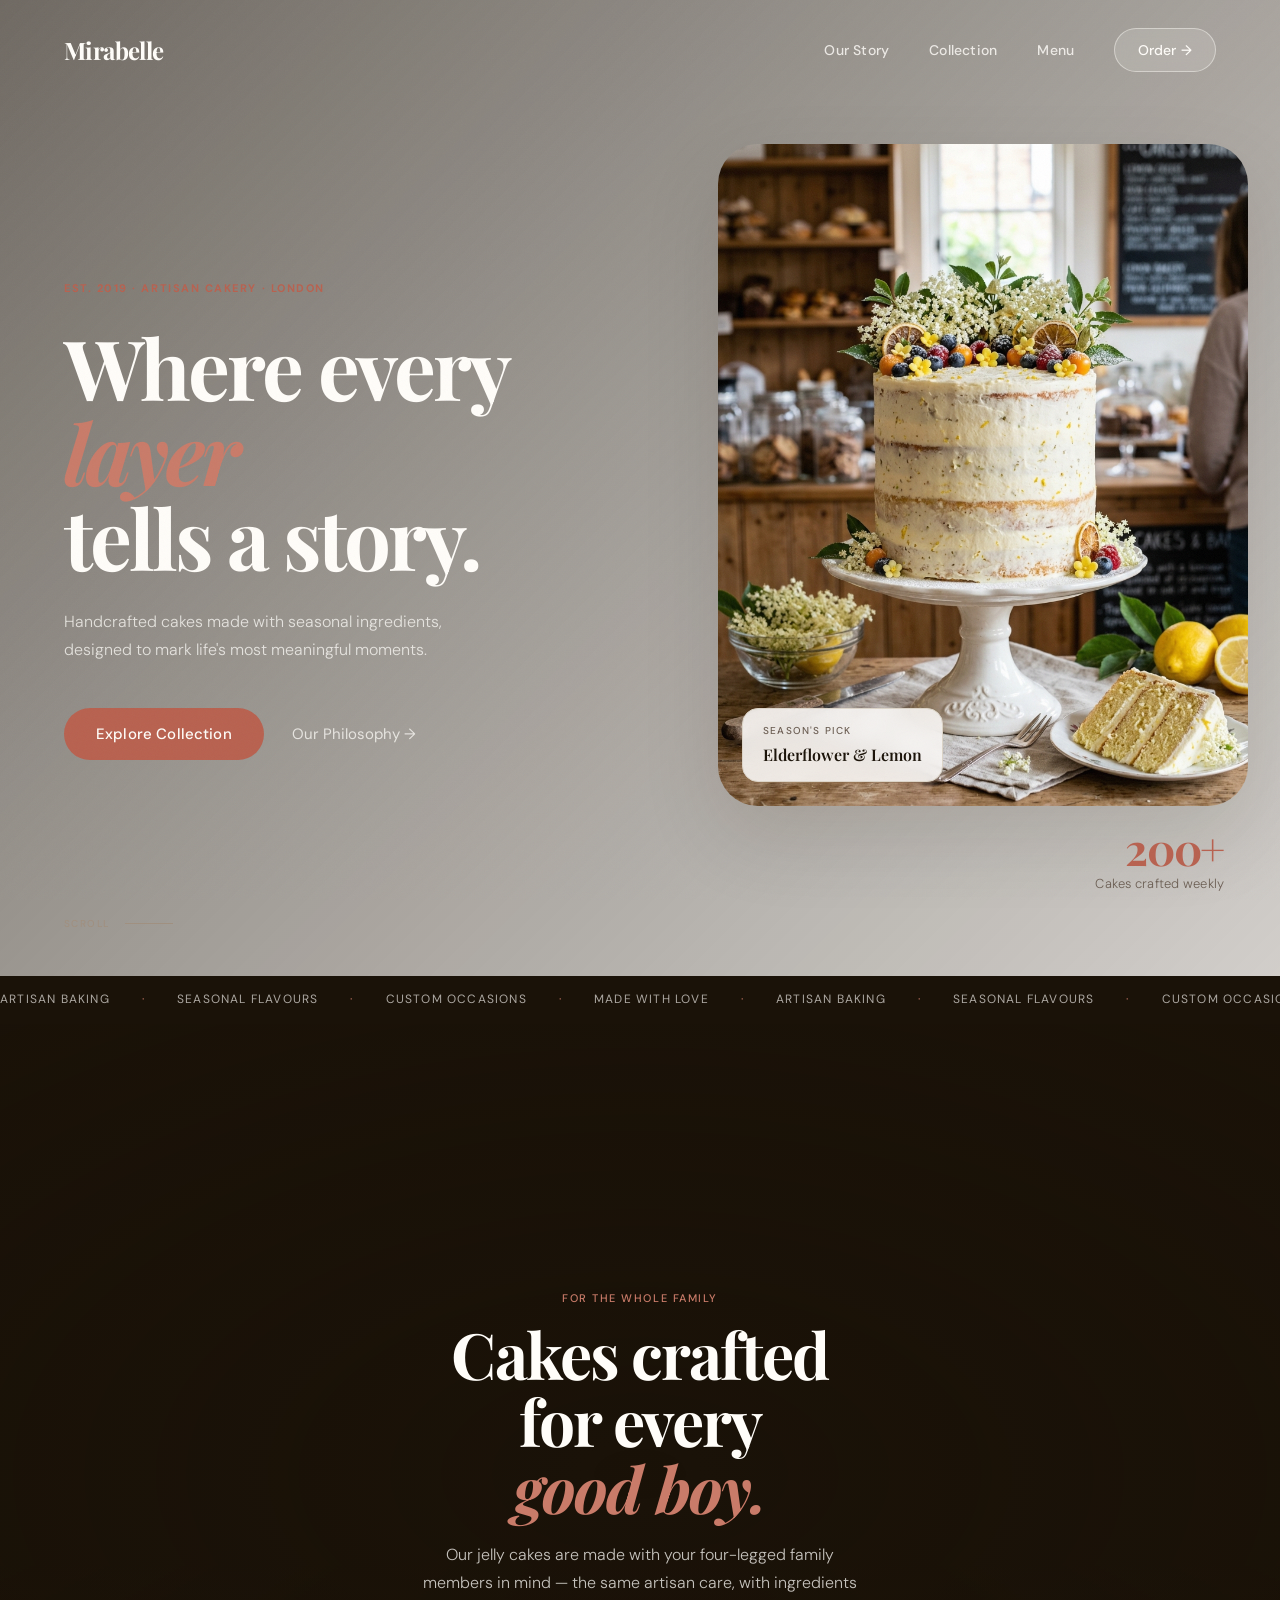
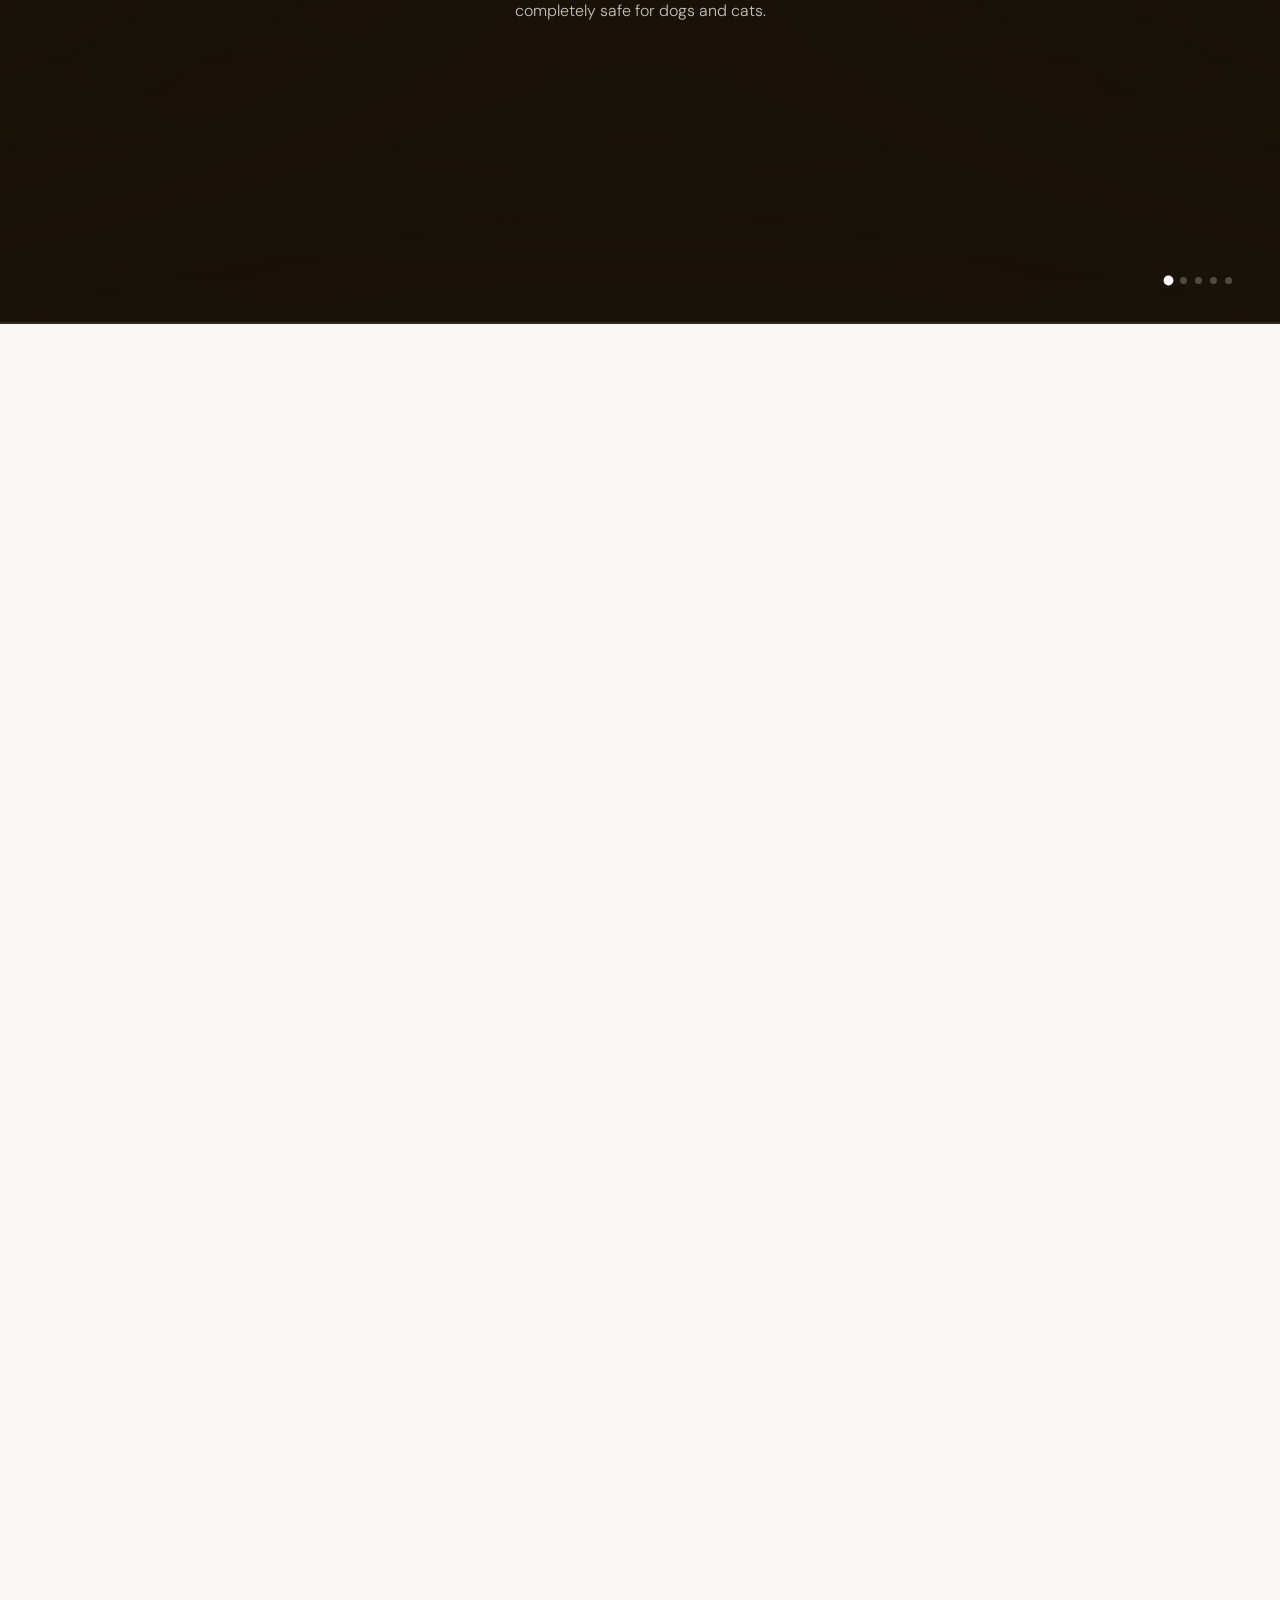
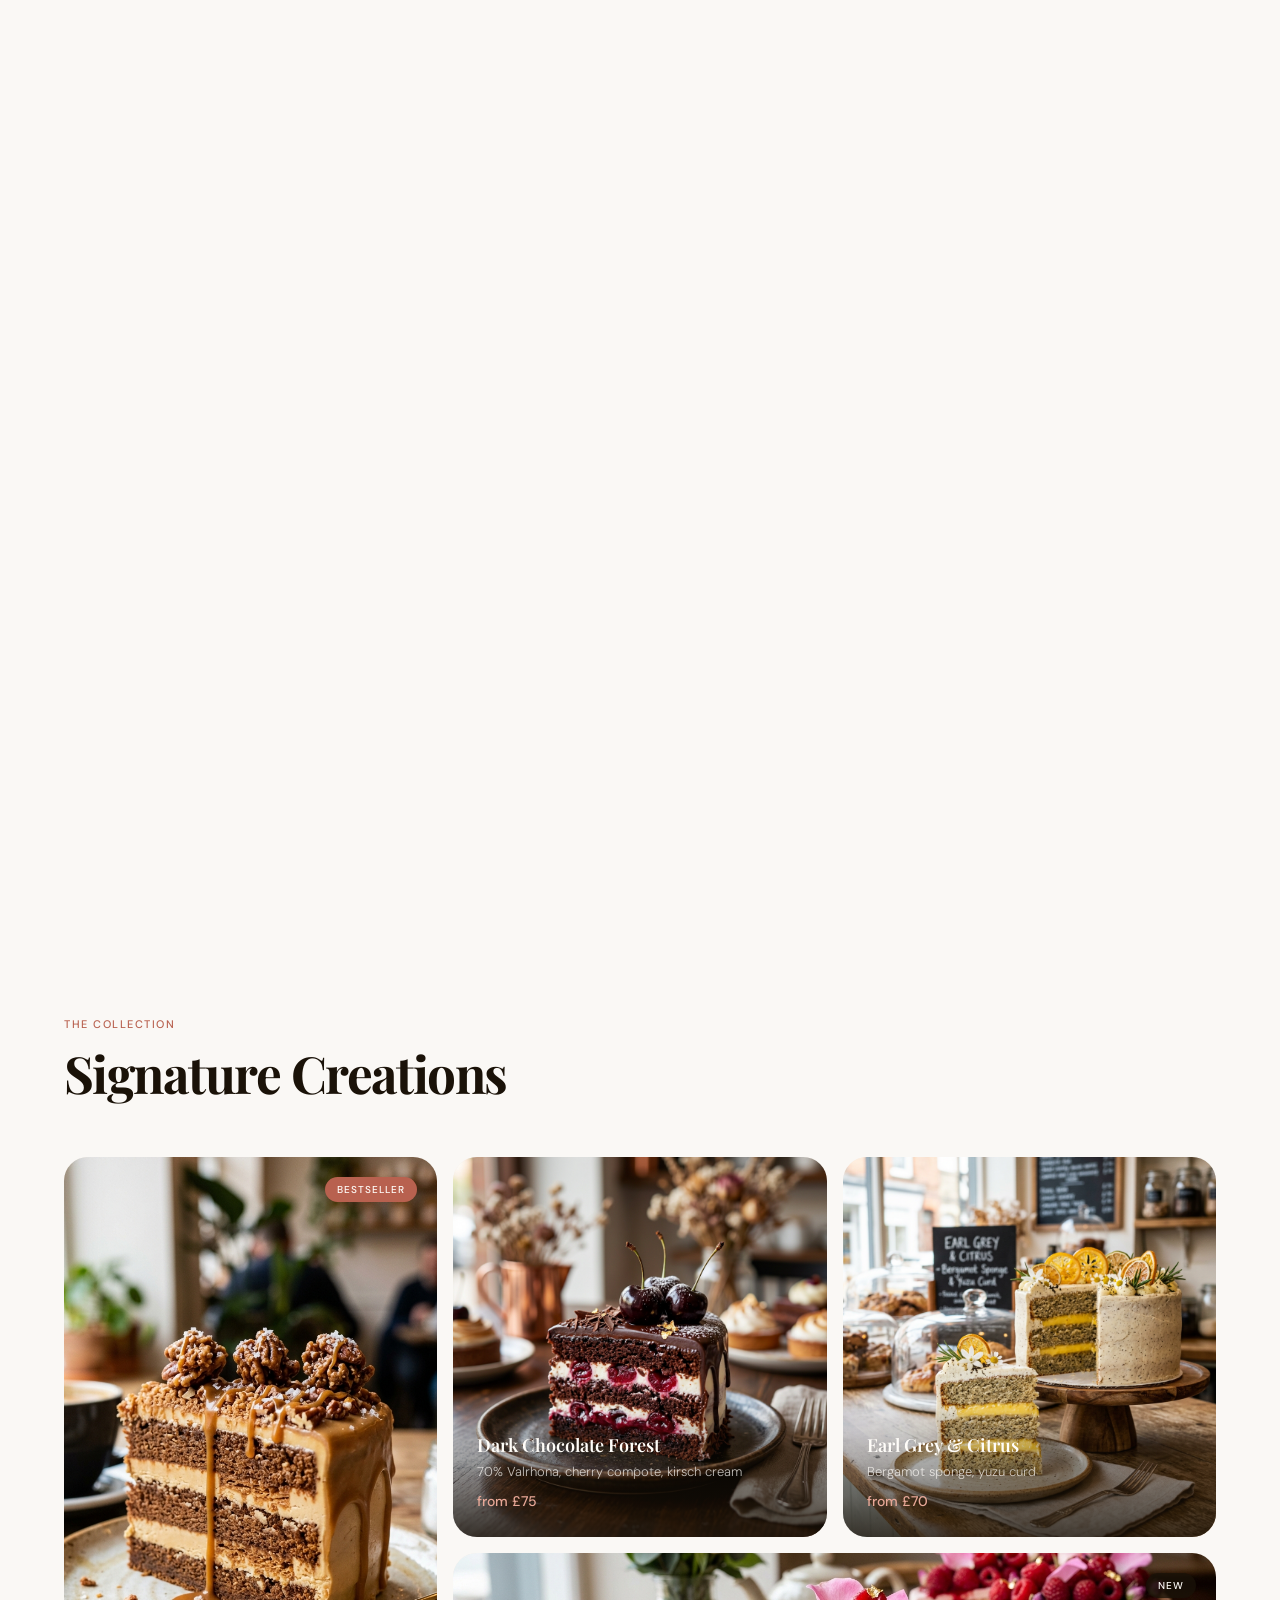
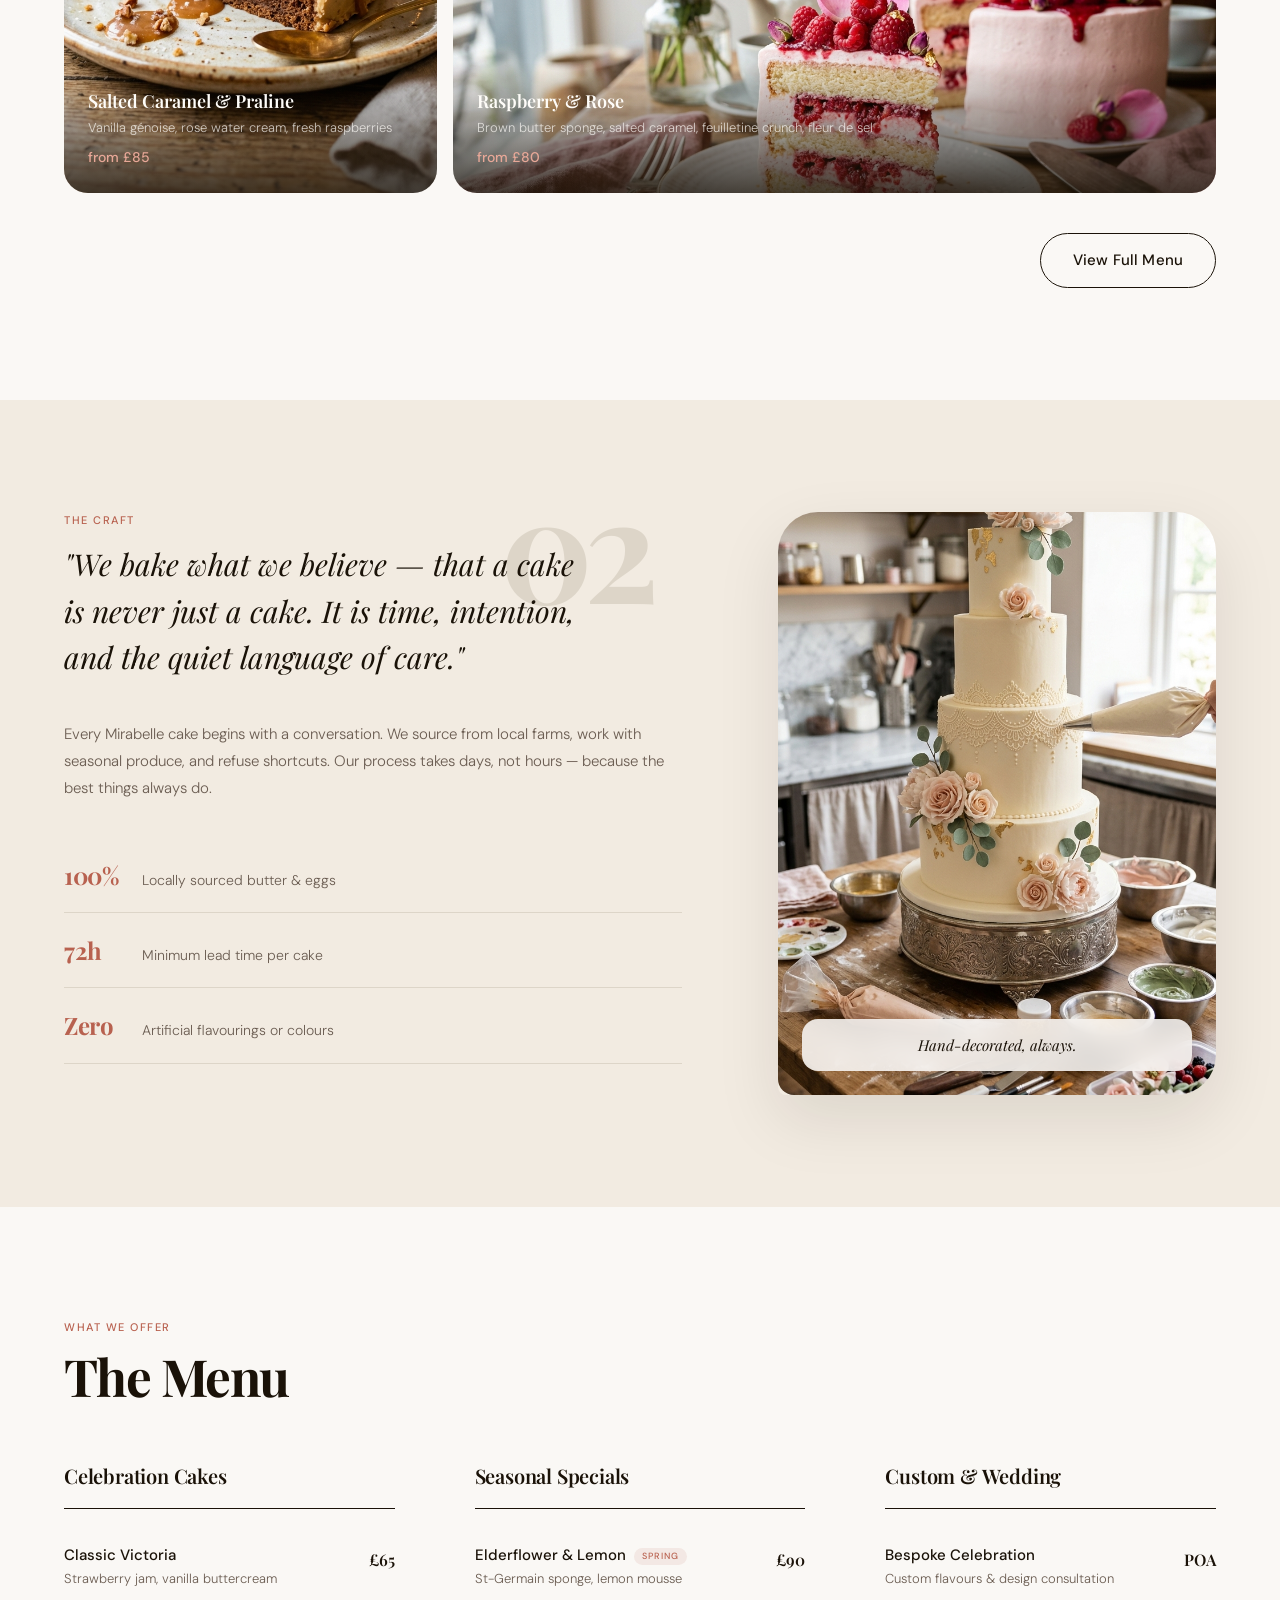
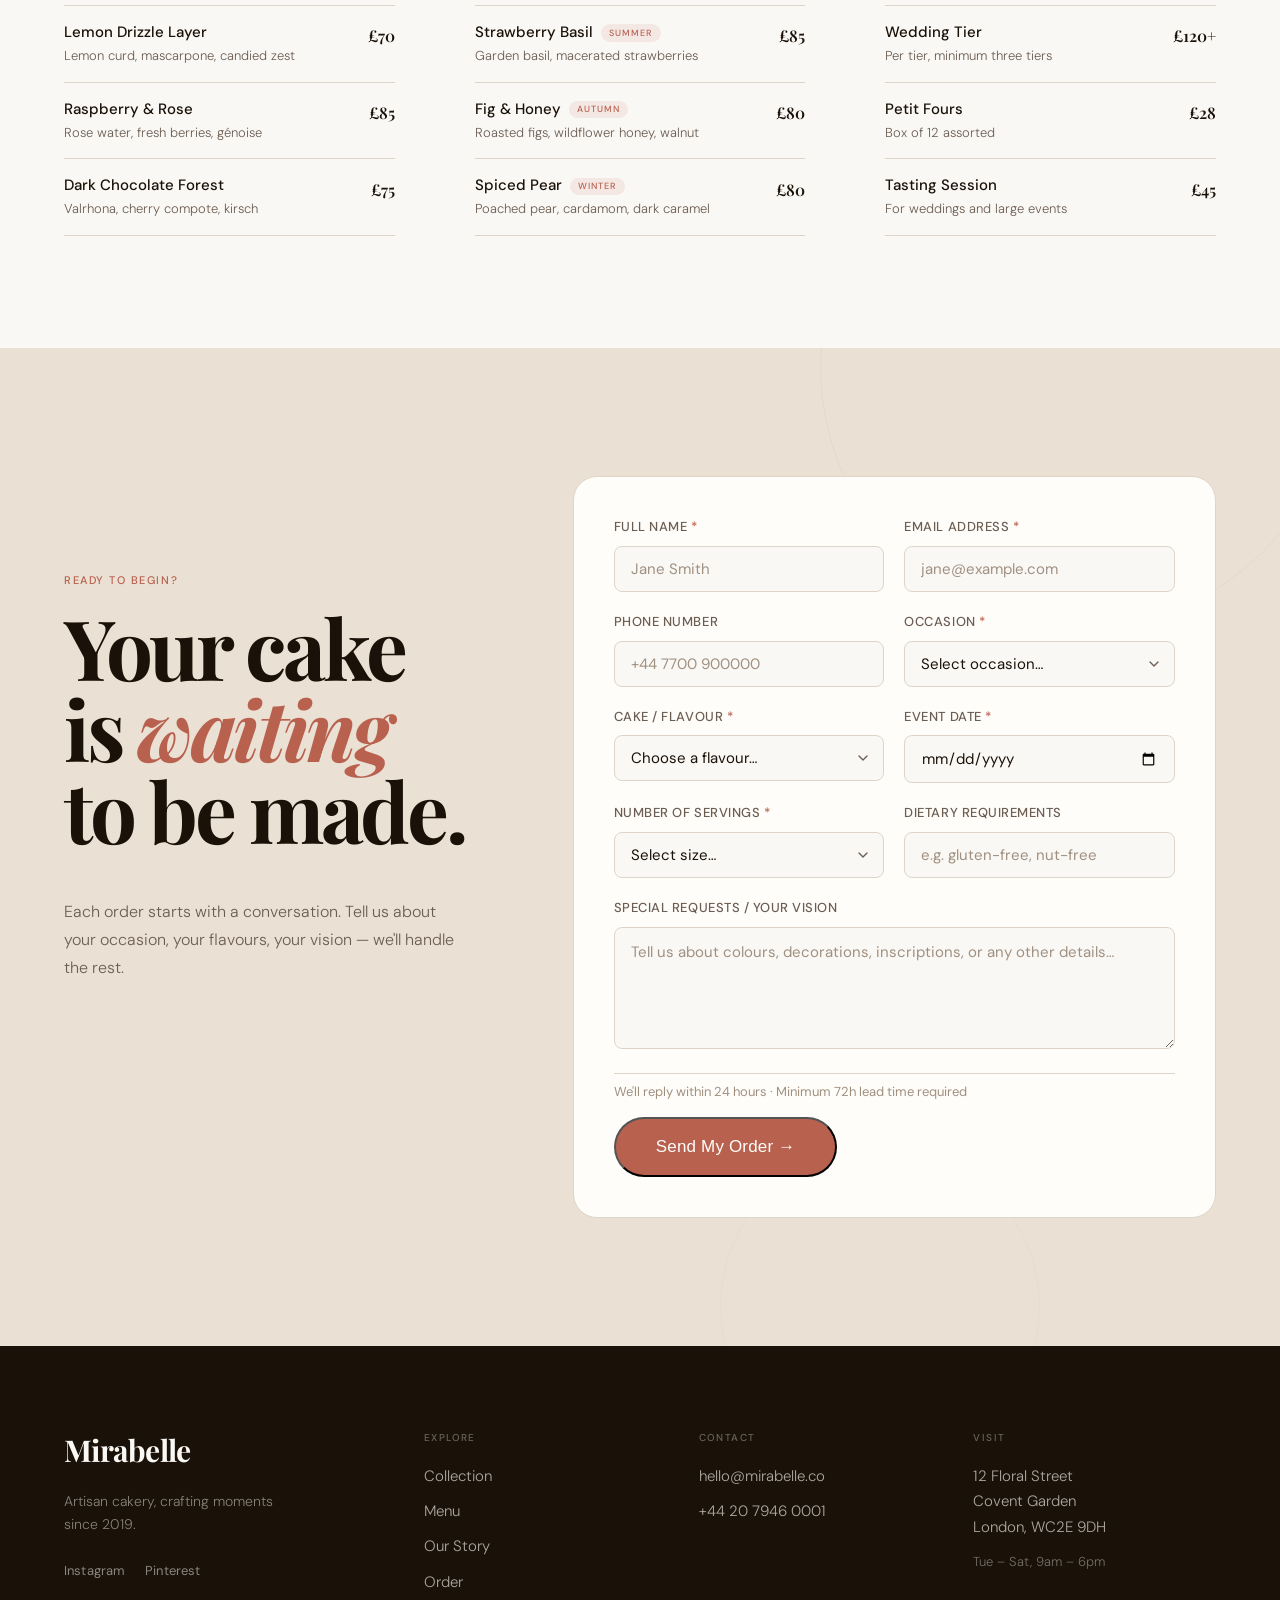
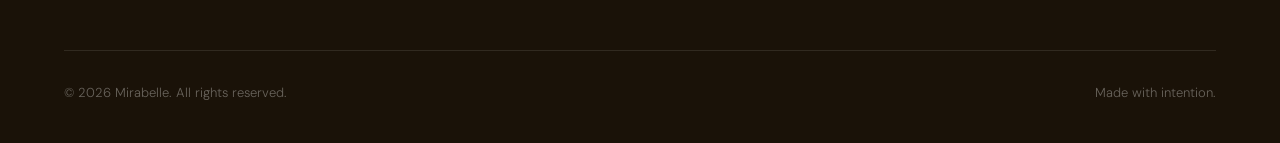
==== commit e934f3ab: "cake-pic" ====
--- a/index.html
+++ b/index.html
@@ -268,7 +268,7 @@
       </div>
       <div class="craft-right">
         <div class="craft-image reveal-right">
-          <div class="cake-visual cake-craft"></div>
+          <img src="cake-decor.jpeg" alt="Hand-decorated cake" class="cake-visual cake-craft">
           <div class="craft-image-caption">Hand-decorated, always.</div>
         </div>
       </div>
--- a/styles.css
+++ b/styles.css
@@ -454,13 +454,13 @@
   height: 100%;
 }
 
-/* Craft section — warm cream plaster */
+/* Craft section image */
 .cake-craft {
-  background:
-    radial-gradient(ellipse at 32% 28%, rgba(255, 245, 225, 0.7) 0%, transparent 42%),
-    radial-gradient(ellipse at 68% 72%, rgba(184, 97, 79, 0.12) 0%, transparent 38%),
-    linear-gradient(162deg, #F0E8D8 0%, #E0D0B8 32%, #C8B898 60%, #B8A07A 100%);
   height: 100%;
+  object-fit: cover;
+  object-position: center;
+  display: block;
+  border-radius: var(--r-md);
 }
 
 /* ============================================================
@@ -731,7 +731,7 @@
 /* Responsive */
 @media (max-width: 640px) {
   .pets-video {
-    object-position: 30% top;
+    object-position: 70% top;
   }
 
   .pets-panel {
@@ -1664,7 +1664,7 @@
 
   /* Pets section */
   .pets-video {
-    object-position: 30% top;
+    object-position: 70% top;
   }
 
   .pets-panel {
